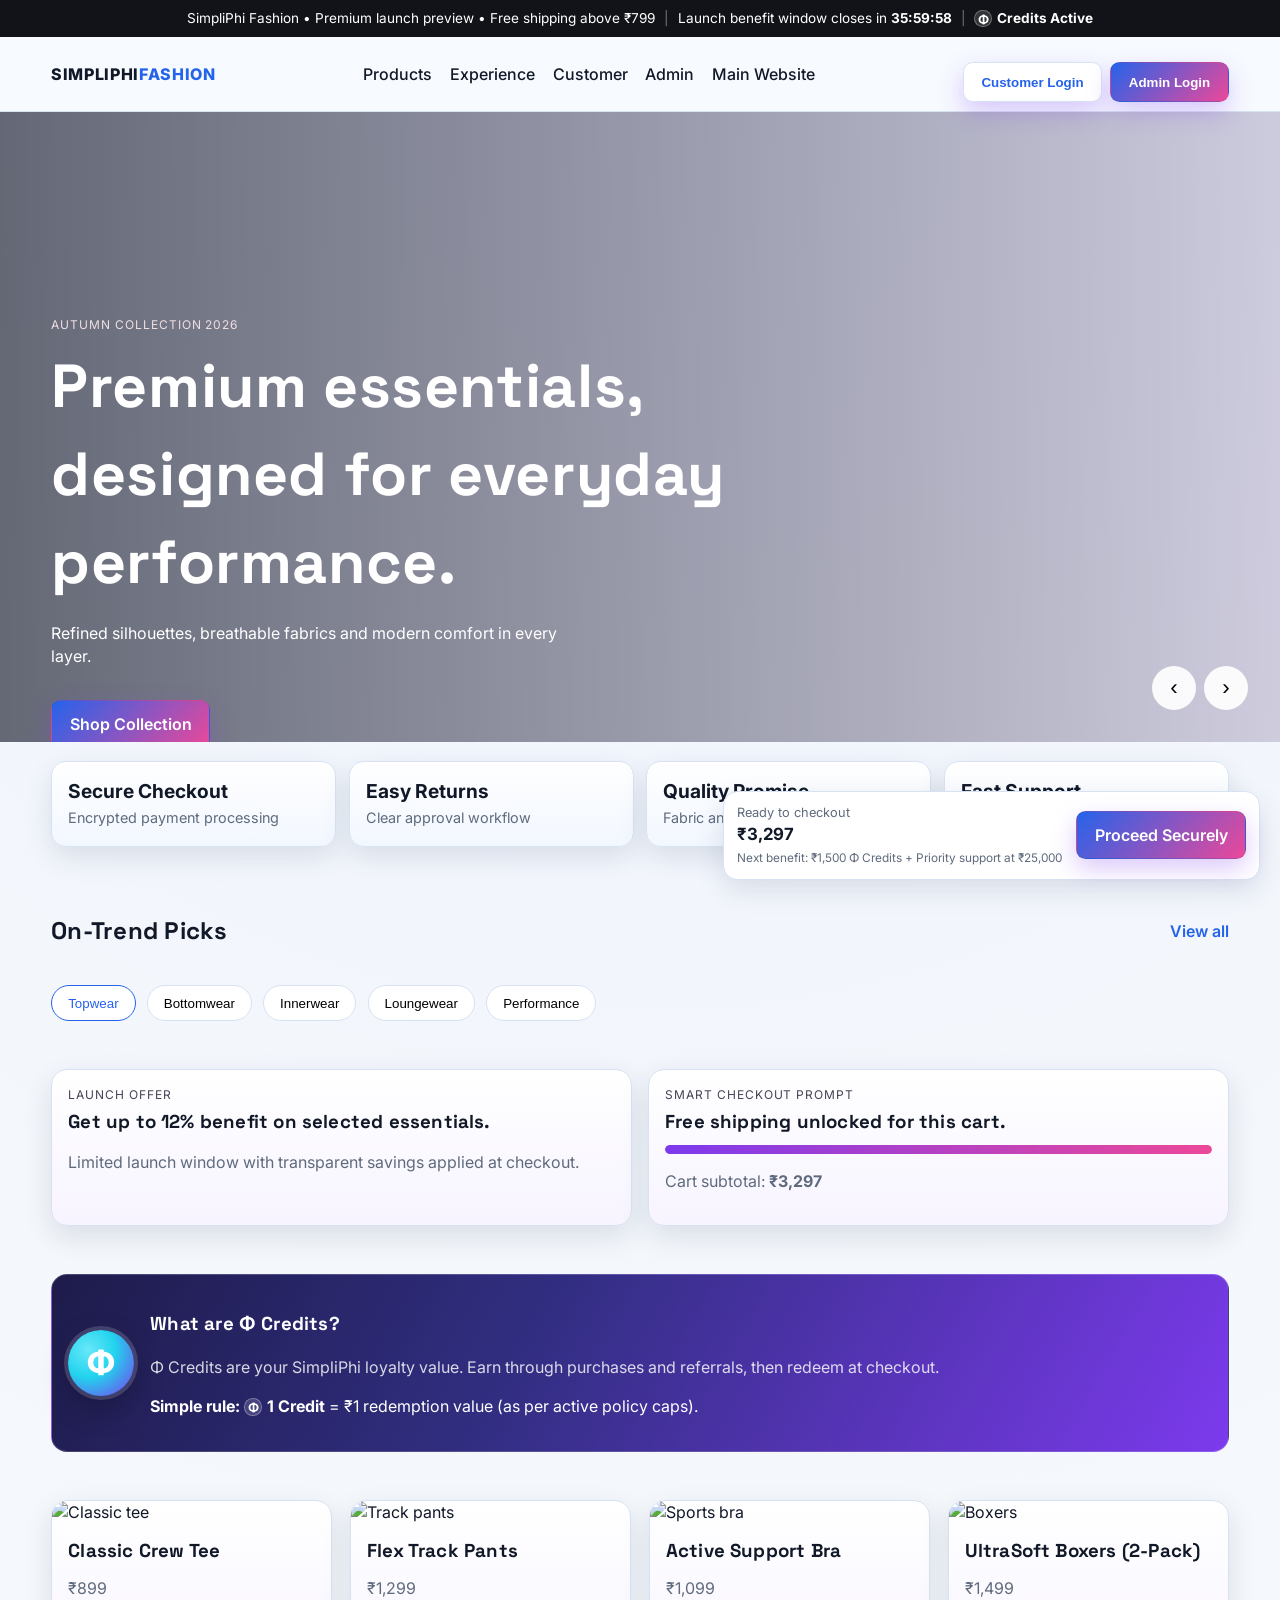
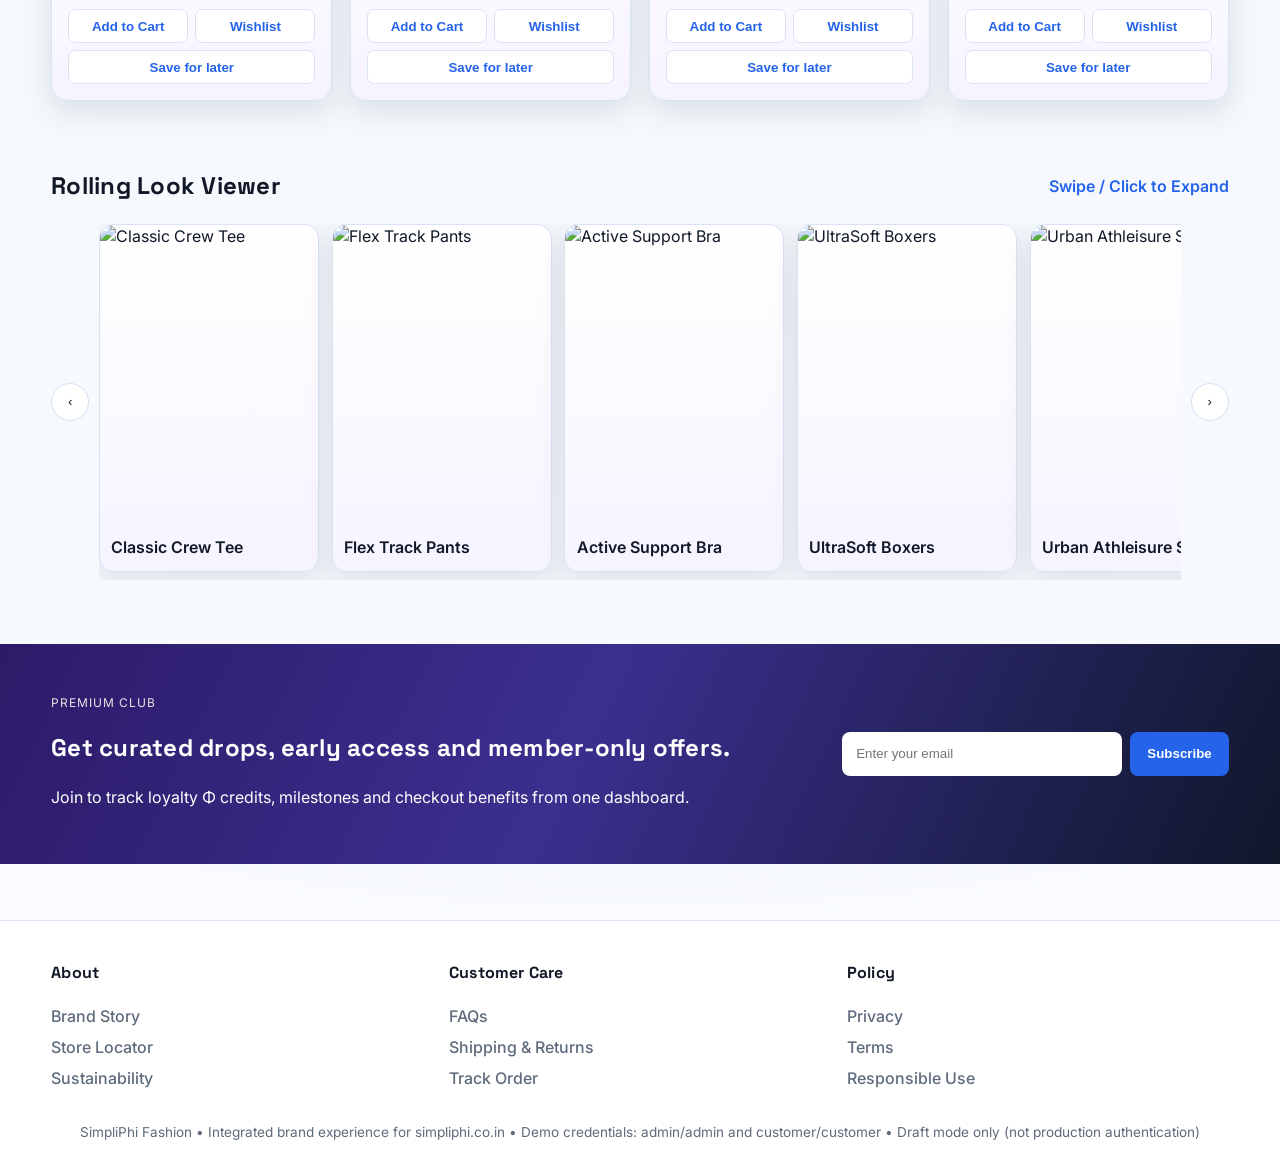
==== index.html @ eab14cdd "Add files via upload" ====
<!doctype html>
<html lang="en">
  <head>
    <meta charset="UTF-8" />
    <meta name="viewport" content="width=device-width, initial-scale=1.0" />
    <title>SimpliPhi Fashion</title>
    <link rel="preconnect" href="https://fonts.googleapis.com" />
    <link rel="preconnect" href="https://fonts.gstatic.com" crossorigin />
    <link href="https://fonts.googleapis.com/css2?family=Inter:wght@400;500;600;700;800&family=Space+Grotesk:wght@500;600;700&display=swap" rel="stylesheet" />
    <link rel="stylesheet" href="styles.css" />
  </head>
  <body>
    <header class="site-header">
      <div class="top-strip">
        <span>SimpliPhi Fashion • Premium launch preview • Free shipping above ₹799</span>
        <span class="strip-divider">|</span>
        <span>Launch benefit window closes in <strong id="launchTimer">--:--:--</strong></span>
        <span class="strip-divider">|</span>
        <span class="phi-inline"><span class="phi-mark">Φ</span> Credits Active</span>
      </div>
      <div class="nav-wrap container">
        <a class="logo" href="#">SIMPLIPHI<span>FASHION</span></a>
        <nav class="main-nav">
          <a href="#products">Products</a>
          <a href="#experience">Experience</a>
          <a href="#customerPanel">Customer</a>
          <a href="#adminPanel">Admin</a>
          <a href="https://simpliphi.co.in" target="_blank" rel="noreferrer">Main Website</a>
        </nav>
        <div class="actions">
          <button id="openCustomerLogin" class="btn ghost" aria-label="Customer login">Customer Login</button>
          <button id="openAdminLogin" class="btn" aria-label="Admin login">Admin Login</button>
          <div id="headerSession" class="header-session hidden">
            <span id="headerRole" class="badge success">Signed in</span>
            <button id="headerSignOut" class="small-btn" type="button">Sign out</button>
          </div>
        </div>
      </div>
    </header>

    <main>
      <section class="hero">
        <div class="hero-slide active" style="--bg:url('https://images.unsplash.com/photo-1483985988355-763728e1935b?q=80&w=1800&auto=format&fit=crop');">
          <div class="hero-content container">
            <p class="eyebrow">Autumn Collection 2026</p>
            <h1>Premium essentials, designed for everyday performance.</h1>
            <p>Refined silhouettes, breathable fabrics and modern comfort in every layer.</p>
            <a class="btn" href="#products">Shop Collection</a>
          </div>
        </div>
        <div class="hero-slide" style="--bg:url('https://images.unsplash.com/photo-1515886657613-9f3515b0c78f?q=80&w=1800&auto=format&fit=crop');">
          <div class="hero-content container">
            <p class="eyebrow">Best of Season</p>
            <h1>Built for movement. Styled for now.</h1>
            <p>Explore topwear, loungewear and performance essentials with premium finish.</p>
            <a class="btn" href="#products">Explore Now</a>
          </div>
        </div>
        <div class="hero-controls">
          <button id="prevSlide" aria-label="Previous slide">‹</button>
          <button id="nextSlide" aria-label="Next slide">›</button>
        </div>
      </section>

      <section id="experience" class="container stats-strip">
        <article>
          <strong>Secure Checkout</strong>
          <span>Encrypted payment processing</span>
        </article>
        <article>
          <strong>Easy Returns</strong>
          <span>Clear approval workflow</span>
        </article>
        <article>
          <strong>Quality Promise</strong>
          <span>Fabric and fit details upfront</span>
        </article>
        <article>
          <strong>Fast Support</strong>
          <span>Priority care from dashboard</span>
        </article>
      </section>

      <section class="container section">
        <div class="section-head">
          <h2>On-Trend Picks</h2>
          <a href="#">View all</a>
        </div>
        <div class="chips">
          <button class="chip active">Topwear</button>
          <button class="chip">Bottomwear</button>
          <button class="chip">Innerwear</button>
          <button class="chip">Loungewear</button>
          <button class="chip">Performance</button>
        </div>
      </section>

      <section class="container section offer-band">
        <article class="offer-card">
          <p class="eyebrow dark">Launch Offer</p>
          <h3>Get up to 12% benefit on selected essentials.</h3>
          <p class="muted">Limited launch window with transparent savings applied at checkout.</p>
        </article>
        <article class="offer-card">
          <p class="eyebrow dark">Smart Checkout Prompt</p>
          <h3 id="shippingStatus">Add ₹799 to unlock free shipping.</h3>
          <div class="progress-wrap" aria-label="Free shipping progress">
            <div id="shippingProgress" class="progress-bar"></div>
          </div>
          <p class="muted">Cart subtotal: <strong id="cartSubtotal">₹0</strong></p>
        </article>
      </section>

      <section class="container section phi-credit-section">
        <article class="phi-credit-card">
          <div class="phi-badge-large">Φ</div>
          <div>
            <h3>What are Φ Credits?</h3>
            <p class="muted">Φ Credits are your SimpliPhi loyalty value. Earn through purchases and referrals, then redeem at checkout.</p>
            <p><strong>Simple rule:</strong> <span class="phi-inline"><span class="phi-mark">Φ</span>1 Credit</span> = ₹1 redemption value (as per active policy caps).</p>
          </div>
        </article>
      </section>

      <section id="products" class="container section products-grid">
        <article class="product-card" data-product-id="classic-crew-tee">
          <img src="https://images.unsplash.com/photo-1588117260148-b47818741c74?q=80&w=1000&auto=format&fit=crop" alt="Classic tee" />
          <h3>Classic Crew Tee</h3>
          <p>₹899</p>
          <div class="product-actions">
            <button class="small-btn add-cart" data-name="Classic Crew Tee" data-price="899">Add to Cart</button>
            <button class="small-btn add-wishlist" data-name="Classic Crew Tee" data-price="899">Wishlist</button>
            <button class="small-btn save-later" data-name="Classic Crew Tee" data-price="899">Save for later</button>
          </div>
        </article>
        <article class="product-card" data-product-id="flex-track-pants">
          <img src="https://images.unsplash.com/photo-1519238263530-99bdd11df2ea?q=80&w=1000&auto=format&fit=crop" alt="Track pants" />
          <h3>Flex Track Pants</h3>
          <p>₹1,299</p>
          <div class="product-actions">
            <button class="small-btn add-cart" data-name="Flex Track Pants" data-price="1299">Add to Cart</button>
            <button class="small-btn add-wishlist" data-name="Flex Track Pants" data-price="1299">Wishlist</button>
            <button class="small-btn save-later" data-name="Flex Track Pants" data-price="1299">Save for later</button>
          </div>
        </article>
        <article class="product-card" data-product-id="active-support-bra">
          <img src="https://images.unsplash.com/photo-1599059813005-11265ba4b4ce?q=80&w=1000&auto=format&fit=crop" alt="Sports bra" />
          <h3>Active Support Bra</h3>
          <p>₹1,099</p>
          <div class="product-actions">
            <button class="small-btn add-cart" data-name="Active Support Bra" data-price="1099">Add to Cart</button>
            <button class="small-btn add-wishlist" data-name="Active Support Bra" data-price="1099">Wishlist</button>
            <button class="small-btn save-later" data-name="Active Support Bra" data-price="1099">Save for later</button>
          </div>
        </article>
        <article class="product-card" data-product-id="ultrasoft-boxers-pack">
          <img src="https://images.unsplash.com/photo-1618677366787-9727aacca7ea?q=80&w=1000&auto=format&fit=crop" alt="Boxers" />
          <h3>UltraSoft Boxers (2-Pack)</h3>
          <p>₹1,499</p>
          <div class="product-actions">
            <button class="small-btn add-cart" data-name="UltraSoft Boxers (2-Pack)" data-price="1499">Add to Cart</button>
            <button class="small-btn add-wishlist" data-name="UltraSoft Boxers (2-Pack)" data-price="1499">Wishlist</button>
            <button class="small-btn save-later" data-name="UltraSoft Boxers (2-Pack)" data-price="1499">Save for later</button>
          </div>
        </article>
      </section>

      <section class="container section">
        <div class="section-head">
          <h2>Rolling Look Viewer</h2>
          <a href="#">Swipe / Click to Expand</a>
        </div>
        <div class="rolling-viewer" id="rollingViewer">
          <button class="roll-nav" id="rollPrev" aria-label="Scroll left">‹</button>
          <div class="roll-track" id="rollTrack">
            <article class="roll-item" data-image="https://images.unsplash.com/photo-1588117260148-b47818741c74?q=80&w=1500&auto=format&fit=crop" data-title="Classic Crew Tee">
              <img src="https://images.unsplash.com/photo-1588117260148-b47818741c74?q=80&w=700&auto=format&fit=crop" alt="Classic Crew Tee" />
              <p>Classic Crew Tee</p>
            </article>
            <article class="roll-item" data-image="https://images.unsplash.com/photo-1519238263530-99bdd11df2ea?q=80&w=1500&auto=format&fit=crop" data-title="Flex Track Pants">
              <img src="https://images.unsplash.com/photo-1519238263530-99bdd11df2ea?q=80&w=700&auto=format&fit=crop" alt="Flex Track Pants" />
              <p>Flex Track Pants</p>
            </article>
            <article class="roll-item" data-image="https://images.unsplash.com/photo-1599059813005-11265ba4b4ce?q=80&w=1500&auto=format&fit=crop" data-title="Active Support Bra">
              <img src="https://images.unsplash.com/photo-1599059813005-11265ba4b4ce?q=80&w=700&auto=format&fit=crop" alt="Active Support Bra" />
              <p>Active Support Bra</p>
            </article>
            <article class="roll-item" data-image="https://images.unsplash.com/photo-1618677366787-9727aacca7ea?q=80&w=1500&auto=format&fit=crop" data-title="UltraSoft Boxers">
              <img src="https://images.unsplash.com/photo-1618677366787-9727aacca7ea?q=80&w=700&auto=format&fit=crop" alt="UltraSoft Boxers" />
              <p>UltraSoft Boxers</p>
            </article>
            <article class="roll-item" data-image="https://images.unsplash.com/photo-1515886657613-9f3515b0c78f?q=80&w=1500&auto=format&fit=crop" data-title="Urban Athleisure Set">
              <img src="https://images.unsplash.com/photo-1515886657613-9f3515b0c78f?q=80&w=700&auto=format&fit=crop" alt="Urban Athleisure Set" />
              <p>Urban Athleisure Set</p>
            </article>
          </div>
          <button class="roll-nav" id="rollNext" aria-label="Scroll right">›</button>
        </div>
      </section>

      <section id="customerPanel" class="container section panel hidden">
        <div class="panel-head">
          <h2>Customer Dashboard</h2>
          <div class="panel-actions">
            <span class="badge success" id="customerStatus">Logged in as customer</span>
            <button id="customerSignOut" class="small-btn" type="button">Sign out</button>
          </div>
        </div>

        <div class="account-hero">
          <div>
            <p class="eyebrow dark">Member Experience</p>
            <h3>Your SimpliPhi account</h3>
            <p id="accountNudge" class="muted">Track rewards, continue checkout faster and discover the next best picks.</p>
          </div>
          <div class="account-hero-actions">
            <a href="#products" class="small-btn">Explore products</a>
            <a href="#floatingCheckout" class="small-btn">Continue checkout</a>
          </div>
        </div>

        <div class="kpi-grid">
          <article><h4>Cart Value</h4><p id="cartValue">₹0</p></article>
          <article><h4>Total Φ Credits</h4><p id="creditValue">₹0</p></article>
          <article><h4>Wishlist Items</h4><p id="wishlistCount">0</p></article>
          <article><h4>Saved for Later</h4><p id="savedLaterCount">0</p></article>
        </div>

        <div class="split">
          <section class="card">
            <h3>Recommended for You</h3>
            <p class="muted">Curated suggestions to increase value and unlock benefits faster.</p>
            <ul id="recommendedItems" class="list"></ul>
          </section>
          <section class="card">
            <h3>Recently Viewed</h3>
            <p class="muted">Jump back into products you explored.</p>
            <ul id="recentViewedItems" class="list"></ul>
          </section>
        </div>

        <div class="split">
          <section class="card">
            <h3>Cart & Products</h3>
            <ul id="cartItems" class="list"></ul>
          </section>
          <section class="card">
            <h3>Payments Summary</h3>
            <ul id="paymentItems" class="list"></ul>
            <div class="checkout-hint">
              <h4>Next Milestone Benefit</h4>
              <p id="nextMilestonePayment" class="muted"></p>
              <p id="nextMilestoneBenefit"></p>
            </div>
          </section>
        </div>

        <div class="split">
          <section class="card">
            <h3>Wishlist</h3>
            <ul id="wishlistItems" class="list"></ul>
          </section>
          <section class="card">
            <h3>Saved for Later</h3>
            <ul id="savedLaterItems" class="list"></ul>
          </section>
        </div>

        <section class="card">
          <h3>Φ Credits Ledger</h3>
          <ul id="creditLedger" class="list"></ul>
        </section>

        <section class="card">
          <h3>Referral Program</h3>
          <p class="muted">Φ Credits are added only after referred customer's first successful purchase.</p>
          <ul id="referralStatus" class="list"></ul>
        </section>
      </section>

      <section id="adminPanel" class="container section panel hidden">
        <div class="panel-head">
          <h2>Admin Control Panel</h2>
          <div class="panel-actions">
            <span class="badge" id="adminStatus">Logged in as admin</span>
            <button id="adminSignOut" class="small-btn" type="button">Sign out</button>
          </div>
        </div>

        <div class="admin-tabs" role="tablist" aria-label="Admin dashboard views">
          <button class="admin-tab active" data-admin-tab="overview" role="tab">Overview</button>
          <button class="admin-tab" data-admin-tab="landings" role="tab">Landings</button>
          <button class="admin-tab" data-admin-tab="geo" role="tab">Geo Map</button>
          <button class="admin-tab" data-admin-tab="customers" role="tab">Customers</button>
          <button class="admin-tab" data-admin-tab="catalog" role="tab">Catalog</button>
          <button class="admin-tab" data-admin-tab="approvals" role="tab">Approvals</button>
          <button class="admin-tab" data-admin-tab="inventory" role="tab">Inventory Sync</button>
          <button class="admin-tab" data-admin-tab="campaigns" role="tab">Campaigns</button>
        </div>

        <section class="admin-view" id="adminViewOverview">
          <div class="kpi-grid admin-kpi">
            <article><h4>Total Landings (7D)</h4><p id="kpiLandings">0</p></article>
            <article><h4>Logged-In Visitors</h4><p id="kpiLoggedIn">0</p></article>
            <article><h4>Average Basket</h4><p id="kpiAov">₹0</p></article>
            <article><h4>Pending Approvals</h4><p id="kpiApprovals">0</p></article>
            <article><h4>Customer Lifetime Billing</h4><p id="kpiLifetimeBilling">₹0</p></article>
          </div>
          <div class="card">
            <h3>Landing Trend</h3>
            <div id="landingBars" class="bar-chart"></div>
          </div>
        </section>

        <section class="admin-view hidden" id="adminViewLandings">
          <div class="card">
            <h3>Website Landings by Day</h3>
            <ul id="landingRows" class="list"></ul>
          </div>
          <div class="split">
            <section class="card">
              <h3>Location Filter (Demo)</h3>
              <div class="inline-form">
                <select id="locationScopeFilter">
                  <option>All Regions</option>
                  <option>India</option>
                  <option>UAE</option>
                  <option>UK</option>
                  <option>Singapore</option>
                </select>
                <select id="locationGranularityFilter">
                  <option>City</option>
                  <option>State</option>
                  <option>Country</option>
                </select>
              </div>
              <p class="muted">Dummy controls for future live geo-trend filtering.</p>
            </section>
            <section class="card">
              <h3>Location-Wise Share</h3>
              <ul id="locationShareRows" class="list"></ul>
            </section>
          </div>
          <div class="split">
            <section class="card">
              <h3>Top Cities (7D)</h3>
              <ul id="topCitiesRows" class="list"></ul>
            </section>
            <section class="card">
              <h3>Region Conversion Snapshot</h3>
              <ul id="regionConversionRows" class="list"></ul>
            </section>
          </div>
        </section>

        <section class="admin-view hidden" id="adminViewGeo">
          <div class="card">
            <h3>Visitor Geography Map</h3>
            <p class="muted">Shows city-level landing signals. If customer logs in, name is shown.</p>
            <div class="geo-map" id="geoMap">
              <img src="https://upload.wikimedia.org/wikipedia/commons/8/80/World_map_-_low_resolution.svg" alt="World map" />
              <div id="geoMapPins" class="geo-pins"></div>
            </div>
            <ul id="geoLandingList" class="list"></ul>
          </div>
          <div class="split">
            <section class="card">
              <h3>Geo Insights (Demo)</h3>
              <ul id="geoInsightRows" class="list"></ul>
            </section>
            <section class="card">
              <h3>Device Mix by Region</h3>
              <ul id="regionDeviceMixRows" class="list"></ul>
            </section>
          </div>
        </section>

        <section class="admin-view hidden" id="adminViewCustomers">
          <div class="card">
            <h3>Customer Sessions</h3>
            <ul id="customerSessions" class="list"></ul>
          </div>
        </section>

        <section class="admin-view hidden" id="adminViewCatalog">
          <div class="kpi-grid admin-kpi">
            <article><h4>Products on Site</h4><p id="catalogProductCount">0</p></article>
            <article><h4>Low Stock SKUs</h4><p id="catalogLowStockCount">0</p></article>
            <article><h4>Out of Stock SKUs</h4><p id="catalogOutOfStockCount">0</p></article>
            <article><h4>Estimated Catalog Value</h4><p id="catalogValue">₹0</p></article>
          </div>
          <section class="card">
            <div class="section-head">
              <h3>All Products Currently Displayed</h3>
              <span class="muted">Live demo view from storefront cards</span>
            </div>
            <div class="table-wrap">
              <table class="admin-table" aria-label="Displayed products table">
                <thead>
                  <tr>
                    <th>Product</th>
                    <th>Price</th>
                    <th>Stock</th>
                    <th>Status</th>
                    <th>Store Actions</th>
                  </tr>
                </thead>
                <tbody id="catalogRows"></tbody>
              </table>
            </div>
          </section>
        </section>

        <section class="admin-view hidden" id="adminViewApprovals">
          <div class="split">
            <section class="card">
              <h3>Pending Coupon Redemptions</h3>
              <ul id="couponQueue" class="list"></ul>
            </section>
            <section class="card">
              <h3>Pending Return Approvals</h3>
              <ul id="returnQueue" class="list"></ul>
            </section>
          </div>
          <div class="split">
            <section class="card">
              <h3>Credit Controls</h3>
              <p class="muted">Add manual goodwill Φ credits for customer profile.</p>
              <div class="inline-form">
                <input id="manualCreditAmount" type="number" min="1" value="150" />
                <button id="addManualCredit" class="btn">Add Φ Credit</button>
              </div>
            </section>
            <section class="card">
              <h3>Referral Reward Engine</h3>
              <p class="muted">Process all eligible first-purchase referrals and add credits.</p>
              <button id="processReferrals" class="btn">Process Referral Credits</button>
            </section>
          </div>
        </section>

        <section class="admin-view hidden" id="adminViewInventory">
          <div class="card">
            <h3>Inventory Sync Control Chart</h3>
            <ul id="inventorySyncRows" class="list"></ul>
          </div>
        </section>

        <section class="admin-view hidden" id="adminViewCampaigns">
          <div class="card">
            <h3>Campaign & Conversion Control</h3>
            <ul id="campaignRows" class="list"></ul>
          </div>
        </section>
      </section>

      <section class="promo">
        <div class="container promo-inner">
          <div>
            <p class="eyebrow">Premium Club</p>
            <h2>Get curated drops, early access and member-only offers.</h2>
            <p>Join to track loyalty Φ credits, milestones and checkout benefits from one dashboard.</p>
          </div>
          <form class="newsletter">
            <input type="email" placeholder="Enter your email" aria-label="email" />
            <button type="submit">Subscribe</button>
          </form>
        </div>
      </section>
    </main>

    <footer class="site-footer">
      <div class="container footer-grid">
        <div>
          <h4>About</h4>
          <a href="#">Brand Story</a>
          <a href="#">Store Locator</a>
          <a href="#">Sustainability</a>
        </div>
        <div>
          <h4>Customer Care</h4>
          <a href="#">FAQs</a>
          <a href="#">Shipping & Returns</a>
          <a href="#">Track Order</a>
        </div>
        <div>
          <h4>Policy</h4>
          <a href="#">Privacy</a>
          <a href="#">Terms</a>
          <a href="#">Responsible Use</a>
        </div>
      </div>
      <p class="copyright">SimpliPhi Fashion • Integrated brand experience for simpliphi.co.in • Demo credentials: admin/admin and customer/customer • Draft mode only (not production authentication)</p>
    </footer>

    <div id="floatingCheckout" class="floating-checkout hidden" aria-live="polite">
      <div>
        <p class="muted">Ready to checkout</p>
        <strong id="floatingTotal">₹0</strong>
        <p id="checkoutMilestoneHint" class="muted"></p>
      </div>
      <a href="#customerPanel" class="btn">Proceed Securely</a>
    </div>

    <div id="loginModal" class="modal hidden" aria-hidden="true">
      <div class="modal-card">
        <h3 id="loginTitle">Login</h3>
        <p id="loginHint" class="muted"></p>
        <input id="loginUser" type="text" placeholder="username" />
        <input id="loginPass" type="password" placeholder="password" />
        <div class="social-login">
          <button id="googleAutoLogin" class="small-btn social google" type="button">Continue with Google</button>
          <button id="appleAutoLogin" class="small-btn social apple" type="button">Continue with Apple</button>
          <button id="emailLinkAutoLogin" class="small-btn social" type="button">Continue with Email Link</button>
          <button id="phoneOtpAutoLogin" class="small-btn social" type="button">Continue with Phone OTP</button>
        </div>
        <div class="modal-actions">
          <button id="loginSubmit" class="btn">Login</button>
          <button id="loginClose" class="btn ghost">Cancel</button>
        </div>
        <p id="loginMessage" class="muted">Social login is demo-mode in this preview.</p>
      </div>
    </div>

    <div id="viewerModal" class="modal hidden" aria-hidden="true">
      <div class="viewer-card">
        <button id="viewerClose" class="viewer-close" aria-label="Close">×</button>
        <img id="viewerImage" src="" alt="Expanded product view" />
        <div class="viewer-caption">
          <h3 id="viewerTitle"></h3>
          <div class="viewer-actions">
            <button id="viewerPrev" class="small-btn" aria-label="Previous image">Previous</button>
            <button id="viewerNext" class="small-btn" aria-label="Next image">Next</button>
          </div>
        </div>
      </div>
    </div>

    <div id="productDetailModal" class="modal hidden" aria-hidden="true">
      <div class="product-modal-card" role="dialog" aria-label="Product details popup">
        <button id="productModalClose" class="viewer-close" aria-label="Close">×</button>
        <div class="product-modal-grid">
          <section>
            <img id="productMainImage" class="product-main-image" src="" alt="Product image" />
            <div id="productThumbs" class="product-thumbs"></div>
          </section>
          <section>
            <span id="productThemeTag" class="product-theme-pill">Dynamic product theme</span>
            <h3 id="productTitle"></h3>
            <p id="productPrice" class="product-price"></p>
            <p id="productDescription" class="muted"></p>
            <ul id="productMeta" class="product-meta"></ul>

            <div class="product-block">
              <h4>Size Options</h4>
              <div id="productSizes" class="size-options"></div>
              <p id="sizeStockLabel" class="muted"></p>
            </div>

            <div class="product-block qty-block">
              <h4>Quantity</h4>
              <div class="qty-row">
                <button id="qtyMinus" class="small-btn" type="button">−</button>
                <input id="qtyInput" type="number" min="1" value="1" />
                <button id="qtyPlus" class="small-btn" type="button">+</button>
              </div>
            </div>

            <div class="product-block">
              <div class="product-modal-actions">
                <button id="productAddToCart" class="btn" type="button">Add to Cart</button>
                <button id="productAddWishlist" class="small-btn" type="button">Add to Wishlist</button>
                <button id="productSaveLater" class="small-btn" type="button">Save for Later</button>
              </div>
            </div>
          </section>
        </div>
      </div>
    </div>

    <script src="script.js"></script>
  </body>
</html>
---- styles.css ----
:root {
  --bg: #f4f7fb;
  --text: #111827;
  --muted: #5f6b7d;
  --accent: #2563eb;
  --accent-dark: #1d4ed8;
  --surface: #ffffff;
  --line: #d7e2f2;
  --ok: #1f8f4b;
  --shadow: 0 10px 28px rgba(28, 52, 84, 0.12);
}

* {
  box-sizing: border-box;
}

body {
  margin: 0;
  font-family: Inter, system-ui, -apple-system, Segoe UI, Roboto, Arial, sans-serif;
  background: radial-gradient(circle at top, #eff4ff 0%, var(--bg) 48%, #f9fbff 100%);
  color: var(--text);
  line-height: 1.45;
}

h1,
h2,
h3,
h4 {
  font-family: 'Space Grotesk', Inter, sans-serif;
  letter-spacing: 0.01em;
}

.container {
  width: min(1240px, 92vw);
  margin: 0 auto;
}

.top-strip {
  background: #111318;
  color: #fff;
  text-align: center;
  font-size: 0.85rem;
  padding: 0.55rem;
  display: flex;
  justify-content: center;
  align-items: center;
  gap: 0.55rem;
  flex-wrap: wrap;
}

.strip-divider {
  opacity: 0.4;
}

.phi-inline {
  display: inline-flex;
  align-items: center;
  gap: 0.3rem;
  font-weight: 700;
}

.phi-mark {
  display: inline-grid;
  place-items: center;
  width: 1.1rem;
  height: 1.1rem;
  border-radius: 50%;
  background: rgba(255, 255, 255, 0.14);
  border: 1px solid rgba(255, 255, 255, 0.3);
  font-size: 0.78rem;
}

.site-header {
  position: sticky;
  top: 0;
  z-index: 30;
  background: rgba(248, 251, 255, 0.9);
  backdrop-filter: blur(8px);
  border-bottom: 1px solid var(--line);
}

.nav-wrap {
  display: flex;
  align-items: center;
  justify-content: space-between;
  gap: clamp(0.7rem, 1.5vw, 1rem);
  min-height: clamp(64px, 7vw, 74px);
}

.logo {
  text-decoration: none;
  font-weight: 800;
  letter-spacing: 0.04em;
  color: var(--text);
}

.logo span {
  color: var(--accent);
}

.main-nav {
  display: flex;
  gap: clamp(0.6rem, 1.5vw, 1.1rem);
}

.main-nav a,
.site-footer a {
  text-decoration: none;
  color: var(--text);
  font-weight: 500;
  position: relative;
}

.main-nav a:hover,
.site-footer a:hover {
  color: var(--accent);
}

.main-nav a::after {
  content: "";
  position: absolute;
  left: 0;
  bottom: -6px;
  width: 0;
  height: 2px;
  background: var(--accent);
  transition: width 0.2s ease;
}

.main-nav a:hover::after {
  width: 100%;
}

.actions {
  display: flex;
  gap: 0.5rem;
  align-items: center;
  flex-wrap: wrap;
  justify-content: flex-end;
}

.header-session {
  display: inline-flex;
  align-items: center;
  gap: 0.4rem;
  background: #fff;
  border: 1px solid var(--line);
  border-radius: 999px;
  padding: 0.2rem 0.35rem 0.2rem 0.2rem;
}

.hero {
  position: relative;
  height: clamp(420px, 70vh, 660px);
  overflow: hidden;
}

.hero-slide {
  position: absolute;
  inset: 0;
  opacity: 0;
  transition: opacity 0.45s ease;
  background-image: linear-gradient(to right, rgba(14, 18, 35, 0.62), rgba(38, 11, 79, 0.18)), var(--bg);
  background-size: cover;
  background-position: center;
}

.hero-slide::before {
  content: "";
  position: absolute;
  inset: 0;
  background-image: var(--bg);
  background-size: cover;
  background-position: center;
  z-index: -1;
}

.hero-slide.active {
  opacity: 1;
}

.hero-content {
  color: #fff;
  padding-top: clamp(8rem, 15vw, 12rem);
}

.eyebrow {
  text-transform: uppercase;
  letter-spacing: 0.08em;
  font-size: 0.75rem;
  margin-bottom: 0.5rem;
  color: #f0dfe2;
}

.hero h1 {
  font-size: clamp(2rem, 4.8vw, 3.8rem);
  margin: 0;
  max-width: 680px;
}

.hero p {
  max-width: 520px;
}

.btn {
  display: inline-block;
  margin-top: 1rem;
  background: linear-gradient(135deg, var(--accent) 0%, #ec4899 100%);
  color: #fff;
  text-decoration: none;
  font-weight: 600;
  border: 1px solid rgba(0, 0, 0, 0.06);
  padding: 0.72rem 1.1rem;
  border-radius: 0.6rem;
  cursor: pointer;
  transition: all 0.2s ease;
  box-shadow: 0 10px 24px rgba(124, 58, 237, 0.27);
}

.btn:hover {
  background: linear-gradient(135deg, var(--accent-dark) 0%, #be185d 100%);
  border-color: var(--accent-dark);
}

.btn.ghost {
  background: #fff;
  color: var(--accent);
  border-color: var(--line);
}

.btn.ghost:hover {
  border-color: var(--accent);
  background: #fff;
}

.hero-controls {
  position: absolute;
  right: 2rem;
  bottom: 2rem;
  display: flex;
  gap: 0.5rem;
}

.hero-controls button {
  width: 44px;
  height: 44px;
  border: none;
  border-radius: 50%;
  background: rgba(255, 255, 255, 0.92);
  font-size: 1.4rem;
  cursor: pointer;
}

.section {
  margin: clamp(2rem, 4.5vw, 3rem) auto;
}

.offer-band {
  display: grid;
  grid-template-columns: 1fr 1fr;
  gap: 1rem;
}

.phi-credit-section {
  margin-top: 0.4rem;
}

.phi-credit-card {
  background: linear-gradient(120deg, #1e1b4b 0%, #312e81 40%, #7c3aed 100%);
  color: #fff;
  border-radius: 1rem;
  border: 1px solid rgba(255, 255, 255, 0.18);
  padding: 1rem;
  display: grid;
  grid-template-columns: auto 1fr;
  gap: 1rem;
  align-items: center;
}

.phi-credit-card .muted {
  color: rgba(255, 255, 255, 0.82);
}

.phi-badge-large {
  width: 66px;
  height: 66px;
  border-radius: 999px;
  display: grid;
  place-items: center;
  font-size: 2rem;
  font-weight: 800;
  background: radial-gradient(circle at 30% 30%, #67e8f9 0%, #22d3ee 42%, #7c3aed 100%);
  color: #ffffff;
  box-shadow: 0 0 0 4px rgba(255, 255, 255, 0.16), 0 12px 30px rgba(0, 0, 0, 0.25);
}

.offer-card {
  background: linear-gradient(180deg, #ffffff 0%, #f7f4ff 100%);
  border: 1px solid var(--line);
  border-radius: 1rem;
  padding: 1rem;
  box-shadow: var(--shadow);
}

.offer-card h3 {
  margin: 0.25rem 0 0.55rem;
}

.eyebrow.dark {
  color: #445;
  margin: 0;
}

.progress-wrap {
  height: 9px;
  border-radius: 999px;
  background: #e8edff;
  overflow: hidden;
  margin: 0.65rem 0;
}

.progress-bar {
  height: 100%;
  width: 0%;
  border-radius: 999px;
  background: linear-gradient(90deg, #7c3aed, #ec4899);
  transition: width 0.28s ease;
}

.stats-strip {
  margin-top: 1.2rem;
  display: grid;
  grid-template-columns: repeat(auto-fit, minmax(190px, 1fr));
  gap: 0.8rem;
}

.stats-strip article {
  background: linear-gradient(180deg, #ffffff 0%, #f2f7ff 100%);
  border: 1px solid var(--line);
  border-radius: 0.9rem;
  padding: 1rem;
  box-shadow: var(--shadow);
}

.stats-strip strong {
  display: block;
  font-size: 1.2rem;
}

.stats-strip span {
  color: var(--muted);
  font-size: 0.9rem;
}

.section-head {
  display: flex;
  justify-content: space-between;
  align-items: center;
}

.section-head a {
  color: var(--accent);
  text-decoration: none;
  font-weight: 600;
}

.chips {
  display: flex;
  flex-wrap: wrap;
  gap: 0.7rem;
  margin-top: 1rem;
}

.chip {
  border: 1px solid var(--line);
  border-radius: 999px;
  background: #fff;
  padding: 0.6rem 1rem;
  cursor: pointer;
}

.chip.active {
  border-color: var(--accent);
  color: var(--accent);
}

.products-grid {
  display: grid;
  grid-template-columns: repeat(auto-fit, minmax(220px, 1fr));
  gap: clamp(0.8rem, 1.6vw, 1.1rem);
}

.rolling-viewer {
  display: grid;
  grid-template-columns: auto 1fr auto;
  align-items: center;
  gap: 0.6rem;
}

.roll-track {
  display: grid;
  grid-auto-flow: column;
  grid-auto-columns: minmax(220px, 1fr);
  gap: 0.8rem;
  overflow-x: auto;
  scroll-snap-type: x mandatory;
  padding-bottom: 0.5rem;
}

.roll-track::-webkit-scrollbar {
  height: 8px;
}

.roll-track::-webkit-scrollbar-thumb {
  background: #d6dbe5;
  border-radius: 20px;
}

.roll-item {
  background: linear-gradient(180deg, #ffffff 0%, #f6f4ff 100%);
  border: 1px solid var(--line);
  border-radius: 0.9rem;
  overflow: hidden;
  cursor: pointer;
  scroll-snap-align: start;
  box-shadow: var(--shadow);
}

.roll-item img {
  width: 100%;
  height: 300px;
  object-fit: cover;
  display: block;
}

.roll-item p {
  margin: 0;
  padding: 0.7rem;
  font-weight: 600;
}

.roll-nav {
  border: 1px solid var(--line);
  background: #fff;
  color: var(--text);
  width: 38px;
  height: 38px;
  border-radius: 50%;
  cursor: pointer;
}

.roll-nav:hover {
  border-color: var(--accent);
  color: var(--accent);
}

.product-card {
  background: linear-gradient(180deg, #ffffff 0%, #f6f3ff 100%);
  border: 1px solid var(--line);
  border-radius: 1rem;
  overflow: hidden;
  box-shadow: var(--shadow);
  transition: transform 0.2s ease, box-shadow 0.2s ease;
}

.product-card:hover {
  transform: translateY(-4px);
  box-shadow: 0 18px 38px rgba(58, 43, 140, 0.22);
}

.product-card img {
  width: 100%;
  aspect-ratio: 4 / 5;
  object-fit: cover;
  cursor: pointer;
}

.product-card h3,
.product-card p {
  margin: 0.8rem 1rem;
}

.product-card p {
  color: var(--muted);
  margin-top: 0;
  margin-bottom: 0.6rem;
}

.product-card .small-btn {
  margin: 0 1rem 1rem;
}

.product-actions {
  display: flex;
  flex-wrap: wrap;
  gap: 0.45rem;
  padding: 0 1rem 1rem;
}

.product-actions .small-btn {
  margin: 0;
  flex: 1 1 110px;
}

.promo {
  background: linear-gradient(115deg, #2d1b69 0%, #3b2f8f 45%, #0f172a 100%);
  color: #fff;
  margin-top: 4rem;
}

.promo-inner {
  min-height: 220px;
  display: flex;
  justify-content: space-between;
  align-items: center;
  gap: 1rem;
}

.newsletter {
  display: flex;
  gap: 0.5rem;
}

.newsletter input,
.newsletter button {
  height: 44px;
  border-radius: 0.5rem;
  border: 1px solid transparent;
}

.newsletter input {
  min-width: 280px;
  padding: 0 0.8rem;
}

.newsletter button {
  background: var(--accent);
  color: #fff;
  font-weight: 600;
  padding: 0 1rem;
}

.panel {
  background: linear-gradient(180deg, #ffffff 0%, #f9fbff 100%);
  border: 1px solid var(--line);
  border-radius: 1rem;
  box-shadow: var(--shadow);
  padding: 1.2rem;
}

.account-hero {
  margin-top: 0.9rem;
  border: 1px solid var(--line);
  border-radius: 0.9rem;
  padding: 0.9rem;
  background: linear-gradient(120deg, #eff6ff 0%, #f4f9ff 52%, #ffffff 100%);
  display: flex;
  justify-content: space-between;
  gap: 0.9rem;
  align-items: center;
}

.account-hero h3 {
  margin: 0.2rem 0 0.35rem;
}

.account-hero .eyebrow {
  margin-bottom: 0;
}

.account-hero-actions {
  display: flex;
  flex-wrap: wrap;
  gap: 0.45rem;
}

.account-hero-actions .small-btn {
  text-decoration: none;
  display: inline-flex;
  align-items: center;
}

.panel-head {
  display: flex;
  align-items: center;
  justify-content: space-between;
  gap: 1rem;
}

.panel-actions {
  display: flex;
  align-items: center;
  gap: 0.45rem;
}

.badge {
  background: #eef3ff;
  color: #2f4d84;
  font-size: 0.8rem;
  font-weight: 600;
  padding: 0.35rem 0.6rem;
  border-radius: 999px;
}

.badge.success {
  background: #e8f8ef;
  color: var(--ok);
}

.kpi-grid {
  display: grid;
  grid-template-columns: repeat(auto-fit, minmax(165px, 1fr));
  gap: 0.7rem;
  margin: 1rem 0;
}

.kpi-grid article {
  border: 1px solid var(--line);
  border-radius: 0.8rem;
  padding: 0.8rem;
  background: #fafbfd;
}

.kpi-grid h4 {
  margin: 0;
  font-size: 0.9rem;
  color: var(--muted);
  font-weight: 600;
}

.kpi-grid p {
  margin: 0.45rem 0 0;
  font-size: 1.2rem;
  font-weight: 700;
}

.admin-kpi {
  margin-top: 1rem;
}

.admin-tabs {
  display: flex;
  flex-wrap: wrap;
  gap: 0.55rem;
  margin: 1rem 0;
}

.admin-tab {
  border: 1px solid var(--line);
  background: #fff;
  color: var(--text);
  border-radius: 999px;
  padding: 0.5rem 0.85rem;
  font-weight: 600;
  cursor: pointer;
}

.admin-tab.active {
  border-color: var(--accent);
  color: var(--accent);
  background: #fff5f7;
}

.bar-chart {
  display: grid;
  grid-template-columns: repeat(7, 1fr);
  gap: 0.45rem;
  align-items: end;
  height: 180px;
  margin-top: 0.8rem;
}

.bar-col {
  display: flex;
  flex-direction: column;
  align-items: center;
  gap: 0.45rem;
}

.bar-fill {
  width: 100%;
  border-radius: 0.55rem 0.55rem 0 0;
  background: linear-gradient(180deg, #f43f5e, #be123c);
  min-height: 12px;
}

.bar-col small {
  color: var(--muted);
}

.geo-map {
  position: relative;
  border: 1px solid var(--line);
  border-radius: 0.9rem;
  overflow: hidden;
  background: #f8fafc;
  margin: 0.8rem 0;
}

.geo-map img {
  width: 100%;
  display: block;
  opacity: 0.85;
}

.geo-pins {
  position: absolute;
  inset: 0;
}

.geo-pin {
  position: absolute;
  width: 14px;
  height: 14px;
  border-radius: 50%;
  background: #e11d48;
  border: 2px solid #fff;
  box-shadow: 0 0 0 2px rgba(225, 29, 72, 0.2);
}

.geo-pin.customer {
  background: #2563eb;
  box-shadow: 0 0 0 2px rgba(37, 99, 235, 0.2);
}

.milestone-controls {
  border: 1px solid var(--line);
  border-radius: 0.75rem;
  padding: 0.7rem;
  background: #f8fbff;
}

.milestone-controls input {
  width: 100%;
}

.milestone-cards {
  display: grid;
  gap: 0.7rem;
  margin-top: 0.8rem;
}

.milestone-item {
  border: 1px solid var(--line);
  border-radius: 0.8rem;
  padding: 0.7rem;
  background: #fff;
}

.milestone-item h4 {
  margin: 0;
  font-size: 0.97rem;
}

.milestone-meta {
  display: flex;
  justify-content: space-between;
  gap: 0.6rem;
  color: var(--muted);
  font-size: 0.86rem;
  margin: 0.3rem 0 0.55rem;
}

.milestone-progress {
  height: 8px;
  border-radius: 999px;
  background: #eceff5;
  overflow: hidden;
}

.milestone-progress > span {
  display: block;
  height: 100%;
  background: linear-gradient(90deg, #2563eb, #4f46e5);
}

.milestone-status {
  margin-top: 0.5rem;
  font-size: 0.83rem;
  font-weight: 700;
}

.milestone-status.done {
  color: var(--ok);
}

.milestone-status.pending {
  color: #6b7280;
}

.split {
  display: grid;
  grid-template-columns: 1fr 1fr;
  gap: 0.9rem;
  margin-top: 0.9rem;
}

.card {
  border: 1px solid var(--line);
  border-radius: 0.9rem;
  padding: 1rem;
  background: linear-gradient(180deg, #ffffff 0%, #fbfdff 100%);
}

.card h3 {
  margin-top: 0;
}

.list {
  list-style: none;
  padding: 0;
  margin: 0;
}

.list li {
  padding: 0.6rem 0;
  border-bottom: 1px dashed var(--line);
  display: flex;
  justify-content: space-between;
  gap: 1rem;
}

.list li:last-child {
  border-bottom: none;
}

.table-wrap {
  overflow-x: auto;
}

.admin-table {
  width: 100%;
  border-collapse: collapse;
  min-width: 680px;
}

.admin-table th,
.admin-table td {
  text-align: left;
  padding: 0.7rem 0.55rem;
  border-bottom: 1px dashed var(--line);
  font-size: 0.9rem;
}

.admin-table th {
  color: #41536f;
  font-weight: 700;
}

.stock-pill {
  display: inline-flex;
  align-items: center;
  border-radius: 999px;
  border: 1px solid var(--line);
  background: #f4f8ff;
  color: #234165;
  padding: 0.18rem 0.52rem;
  font-size: 0.76rem;
  font-weight: 700;
}

.status-pill {
  display: inline-flex;
  align-items: center;
  border-radius: 999px;
  padding: 0.2rem 0.52rem;
  font-size: 0.76rem;
  font-weight: 700;
}

.status-pill.healthy {
  background: #eaf9f0;
  color: #1f8f4b;
  border: 1px solid #c9edd5;
}

.status-pill.low {
  background: #fff4e6;
  color: #b76112;
  border: 1px solid #ffd9b0;
}

.status-pill.out {
  background: #ffecee;
  color: #be123c;
  border: 1px solid #ffc6cf;
}

.mini-actions {
  display: inline-flex;
  gap: 0.35rem;
  flex-wrap: wrap;
}

.inline-form {
  display: flex;
  gap: 0.5rem;
}

.small-btn {
  border: 1px solid var(--line);
  background: #fff;
  color: var(--accent);
  border-radius: 0.45rem;
  height: 34px;
  padding: 0 0.65rem;
  font-weight: 600;
  cursor: pointer;
}

.small-btn:hover {
  border-color: var(--accent);
}

.inline-form input {
  border: 1px solid var(--line);
  border-radius: 0.55rem;
  height: 40px;
  padding: 0 0.7rem;
  width: 120px;
}

.inline-form select {
  border: 1px solid var(--line);
  border-radius: 0.55rem;
  height: 40px;
  padding: 0 0.6rem;
  background: #fff;
  min-width: 140px;
}

.muted {
  color: var(--muted);
}

.hidden {
  display: none;
}

.modal {
  position: fixed;
  inset: 0;
  background: rgba(0, 0, 0, 0.45);
  display: grid;
  place-items: center;
  z-index: 100;
}

.modal.hidden {
  display: none;
}

.modal-card {
  background: #fff;
  border-radius: 1rem;
  width: min(430px, 92%);
  padding: 1.1rem;
  box-shadow: var(--shadow);
}

.viewer-card {
  position: relative;
  background: #fff;
  border-radius: 1rem;
  width: min(980px, 94%);
  max-height: 92vh;
  overflow: hidden;
  box-shadow: var(--shadow);
}

.viewer-card img {
  width: 100%;
  max-height: 75vh;
  object-fit: contain;
  background: #f1f3f7;
}

.viewer-caption {
  display: flex;
  align-items: center;
  justify-content: space-between;
  padding: 0.8rem 1rem 1rem;
}

.viewer-caption h3 {
  margin: 0;
}

.viewer-actions {
  display: flex;
  gap: 0.5rem;
}

.viewer-close {
  position: absolute;
  top: 10px;
  right: 10px;
  width: 36px;
  height: 36px;
  border: 1px solid var(--line);
  border-radius: 50%;
  background: #fff;
  font-size: 1.3rem;
  cursor: pointer;
}

.product-modal-card {
  --product-accent: #7c3aed;
  --product-accent-soft: #f2ecff;
  --product-bg: linear-gradient(165deg, #ffffff 0%, #f7f3ff 100%);
  position: relative;
  background: var(--product-bg);
  border-radius: 1rem;
  width: min(980px, 94%);
  max-height: 90vh;
  overflow-y: auto;
  box-shadow: var(--shadow);
  padding: 1rem;
  border: 1px solid color-mix(in srgb, var(--product-accent) 18%, #dbe4ff);
}

.product-modal-grid {
  display: grid;
  grid-template-columns: 1.1fr 1fr;
  gap: 1rem;
}

.product-main-image {
  width: 100%;
  max-height: 62vh;
  object-fit: cover;
  border: 1px solid color-mix(in srgb, var(--product-accent) 20%, #dbe4ff);
  border-radius: 0.8rem;
}

.product-thumbs {
  display: grid;
  grid-template-columns: repeat(4, 1fr);
  gap: 0.5rem;
  margin-top: 0.6rem;
}

.product-thumbs button {
  border: 1px solid var(--line);
  border-radius: 0.55rem;
  overflow: hidden;
  padding: 0;
  background: #fff;
  cursor: pointer;
}

.product-thumbs img {
  width: 100%;
  height: 80px;
  object-fit: cover;
  display: block;
}

.product-thumbs button.active {
  border-color: var(--product-accent);
}

.product-price {
  font-size: 1.25rem;
  font-weight: 800;
  margin: 0.2rem 0;
  color: var(--product-accent);
}

.product-theme-pill {
  display: inline-block;
  margin-bottom: 0.55rem;
  padding: 0.3rem 0.55rem;
  border-radius: 999px;
  font-size: 0.78rem;
  font-weight: 700;
  color: var(--product-accent);
  background: var(--product-accent-soft);
  border: 1px solid color-mix(in srgb, var(--product-accent) 24%, #dbe4ff);
}

.product-meta {
  list-style: none;
  padding: 0;
  margin: 0.7rem 0;
}

.product-meta li {
  padding: 0.35rem 0;
  color: #394150;
}

.product-block {
  margin-top: 0.85rem;
}

.product-block h4 {
  margin: 0 0 0.45rem;
}

.size-options {
  display: flex;
  flex-wrap: wrap;
  gap: 0.45rem;
}

.size-options button {
  border: 1px solid var(--line);
  border-radius: 0.5rem;
  background: #fff;
  min-width: 42px;
  height: 34px;
  cursor: pointer;
  font-weight: 600;
}

.size-options button.active {
  border-color: var(--product-accent);
  color: var(--product-accent);
  background: var(--product-accent-soft);
}

.size-options button:disabled {
  opacity: 0.4;
  cursor: not-allowed;
}

.qty-row {
  display: flex;
  align-items: center;
  gap: 0.45rem;
}

.qty-row input {
  width: 70px;
  height: 34px;
  border: 1px solid var(--line);
  border-radius: 0.45rem;
  text-align: center;
}

.product-modal-actions {
  display: flex;
  flex-wrap: wrap;
  gap: 0.5rem;
}

.product-modal-actions .btn {
  margin-top: 0;
}

.product-modal-actions .small-btn {
  height: 36px;
}

.modal-card input {
  width: 100%;
  height: 42px;
  margin: 0.4rem 0;
  border: 1px solid var(--line);
  border-radius: 0.55rem;
  padding: 0 0.7rem;
}

.modal-actions {
  display: flex;
  justify-content: flex-end;
  gap: 0.5rem;
}

.social-login {
  display: grid;
  grid-template-columns: 1fr 1fr;
  gap: 0.45rem;
  margin-top: 0.35rem;
}

.small-btn.social {
  height: 36px;
}

.small-btn.social.google {
  color: #b42318;
}

.small-btn.social.apple {
  color: #111827;
}

.small-btn.social {
  white-space: nowrap;
}

.site-footer {
  background: #fff;
  border-top: 1px solid var(--line);
  padding: 2.5rem 0 1.2rem;
  margin-top: 3.5rem;
}

.floating-checkout {
  position: fixed;
  right: 20px;
  bottom: 20px;
  z-index: 90;
  background: #fff;
  border: 1px solid var(--line);
  border-radius: 0.9rem;
  box-shadow: var(--shadow);
  padding: 0.75rem 0.8rem;
  min-width: 260px;
  display: flex;
  align-items: center;
  justify-content: space-between;
  gap: 0.9rem;
}

.floating-checkout p {
  margin: 0;
  font-size: 0.8rem;
}

#checkoutMilestoneHint {
  margin-top: 0.2rem;
  font-size: 0.74rem;
}

.floating-checkout strong {
  font-size: 1.05rem;
}

.checkout-hint {
  margin-top: 0.75rem;
  border: 1px solid var(--line);
  border-radius: 0.65rem;
  background: #f8f7ff;
  padding: 0.65rem;
}

.checkout-hint h4 {
  margin: 0 0 0.35rem;
  font-size: 0.95rem;
}

.checkout-hint p {
  margin: 0.22rem 0;
}

.floating-checkout .btn {
  margin-top: 0;
}

.footer-grid {
  display: grid;
  grid-template-columns: repeat(3, 1fr);
  gap: 1rem;
}

.footer-grid h4 {
  margin-top: 0;
}

.footer-grid a {
  display: block;
  margin: 0.5rem 0;
  color: var(--muted);
}

.copyright {
  text-align: center;
  color: var(--muted);
  font-size: 0.85rem;
  margin-top: 1.5rem;
}

@media (max-width: 900px) {
  .main-nav {
    display: none;
  }

  .actions {
    flex-direction: column;
  }

  .products-grid {
    grid-template-columns: repeat(auto-fit, minmax(190px, 1fr));
  }

  .stats-strip,
  .kpi-grid {
    grid-template-columns: repeat(auto-fit, minmax(170px, 1fr));
  }

  .promo-inner {
    flex-direction: column;
    align-items: flex-start;
    padding: 2rem 0;
  }

  .split {
    grid-template-columns: 1fr;
  }

  .admin-tabs {
    overflow-x: auto;
    flex-wrap: nowrap;
    padding-bottom: 0.3rem;
  }

  .admin-tab {
    flex: 0 0 auto;
  }

  .offer-band {
    grid-template-columns: 1fr;
  }

  .phi-credit-card {
    grid-template-columns: 1fr;
    text-align: left;
  }

  .rolling-viewer {
    grid-template-columns: 1fr;
  }

  .roll-nav {
    display: none;
  }

  .footer-grid {
    grid-template-columns: 1fr 1fr;
  }

  .floating-checkout {
    right: 12px;
    left: 12px;
    min-width: auto;
  }

  .account-hero {
    flex-direction: column;
    align-items: flex-start;
  }

  .product-actions .small-btn,
  .product-modal-actions .small-btn,
  .product-modal-actions .btn {
    flex: 1 1 calc(50% - 0.5rem);
  }
}

@media (max-width: 580px) {
  .products-grid,
  .footer-grid,
  .stats-strip,
  .kpi-grid {
    grid-template-columns: 1fr;
  }

  .newsletter {
    width: 100%;
    flex-direction: column;
  }

  .newsletter input {
    min-width: 100%;
  }

  .panel-head {
    flex-direction: column;
    align-items: flex-start;
  }

  .top-strip {
    font-size: 0.78rem;
    gap: 0.35rem;
  }

  .hero-content {
    padding-top: clamp(5.5rem, 20vw, 8rem);
  }

  .hero h1 {
    font-size: clamp(1.7rem, 8vw, 2.35rem);
  }

  .hero-controls {
    right: 0.8rem;
    bottom: 0.8rem;
  }

  .offer-card,
  .panel,
  .card {
    border-radius: 0.8rem;
  }

  .product-actions .small-btn,
  .product-modal-actions .small-btn,
  .product-modal-actions .btn {
    flex: 1 1 100%;
  }

  .panel-actions {
    width: 100%;
    justify-content: space-between;
  }

  .social-login {
    grid-template-columns: 1fr;
  }

  .viewer-caption {
    flex-direction: column;
    align-items: flex-start;
    gap: 0.6rem;
  }

  .product-modal-grid {
    grid-template-columns: 1fr;
  }
}
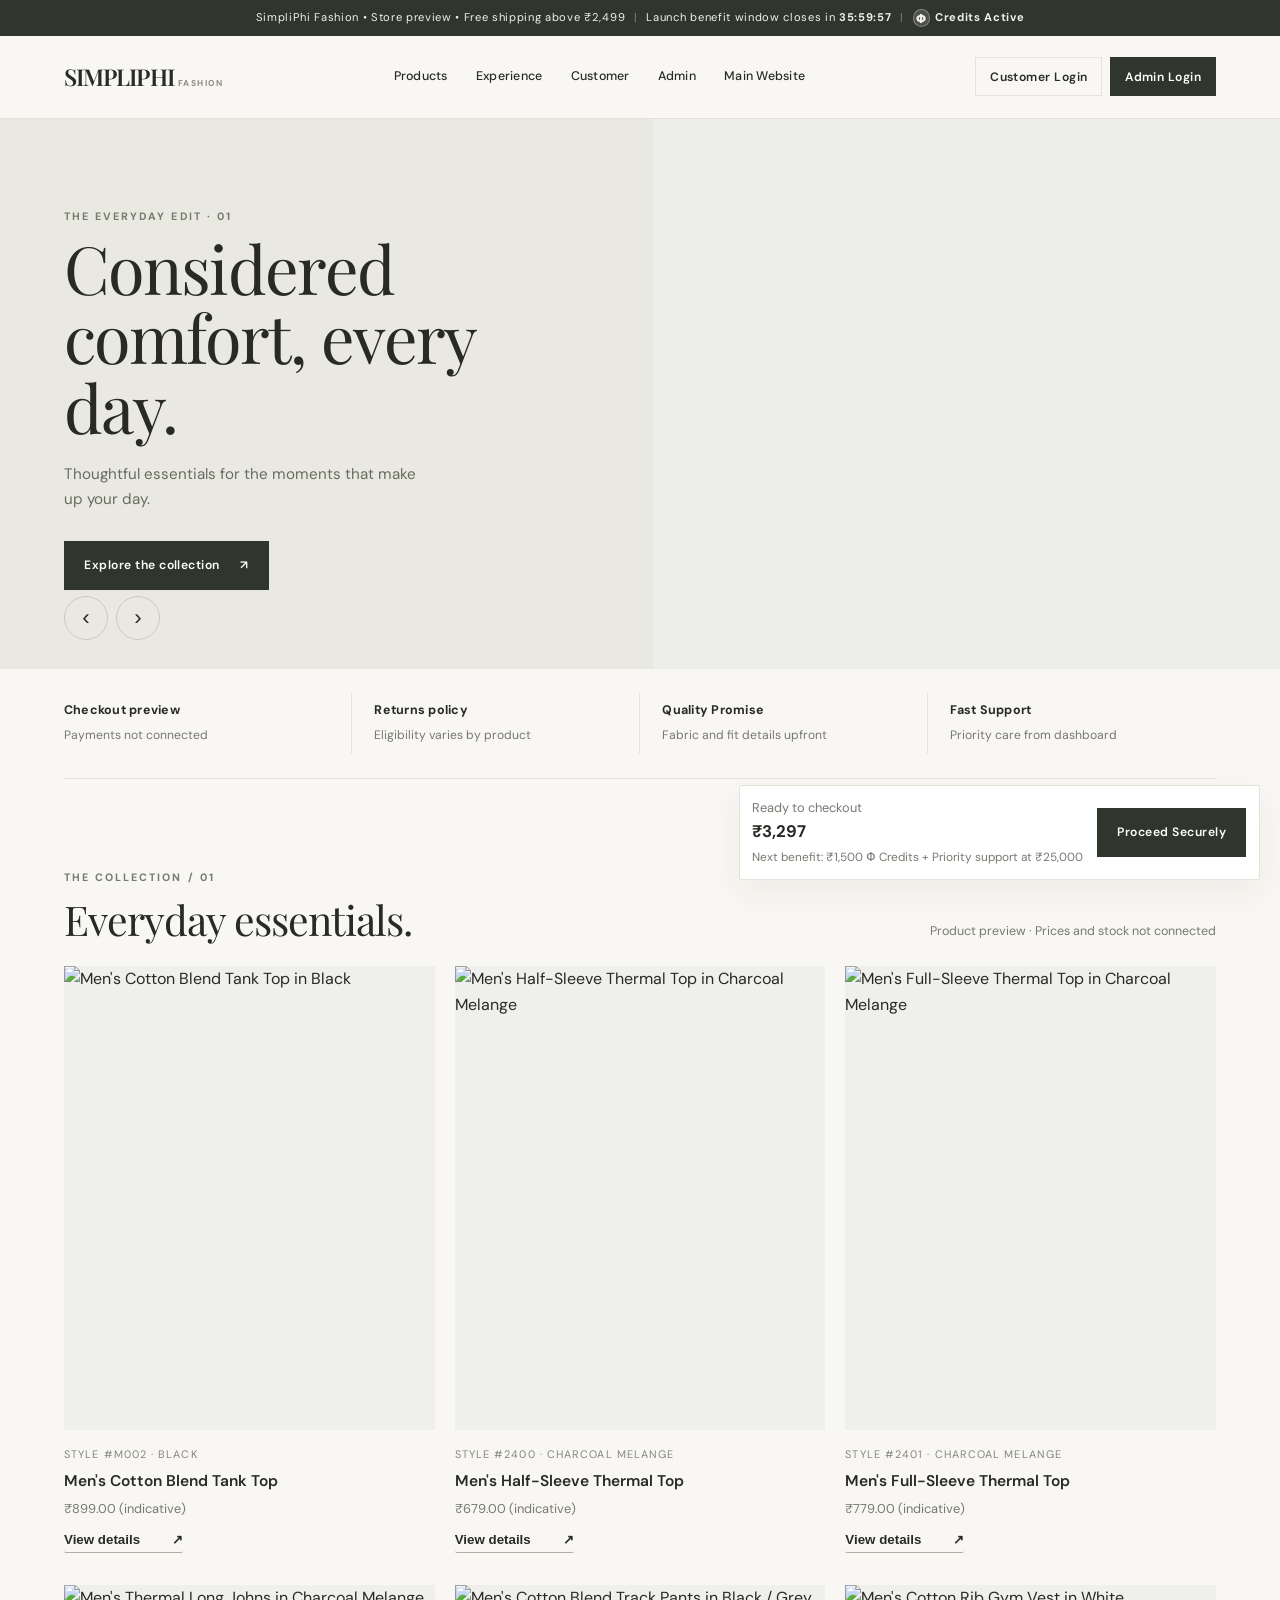
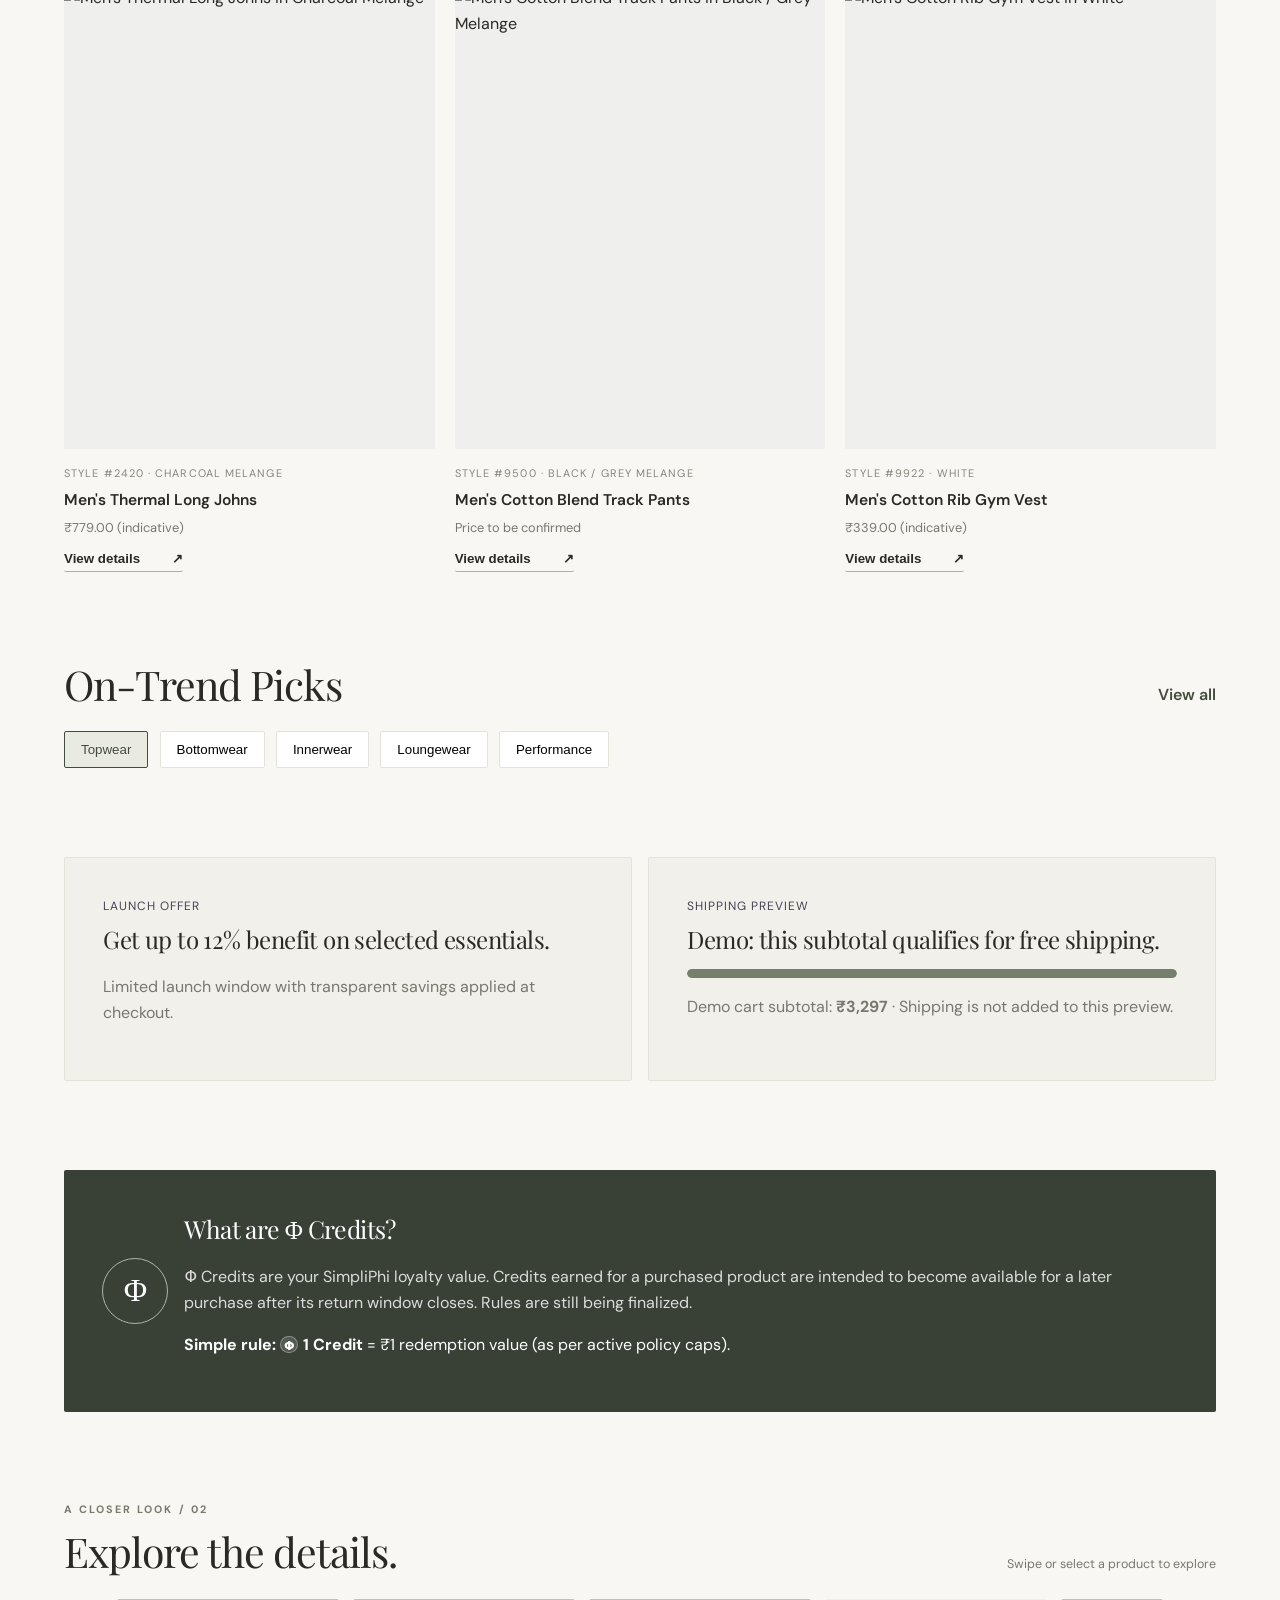
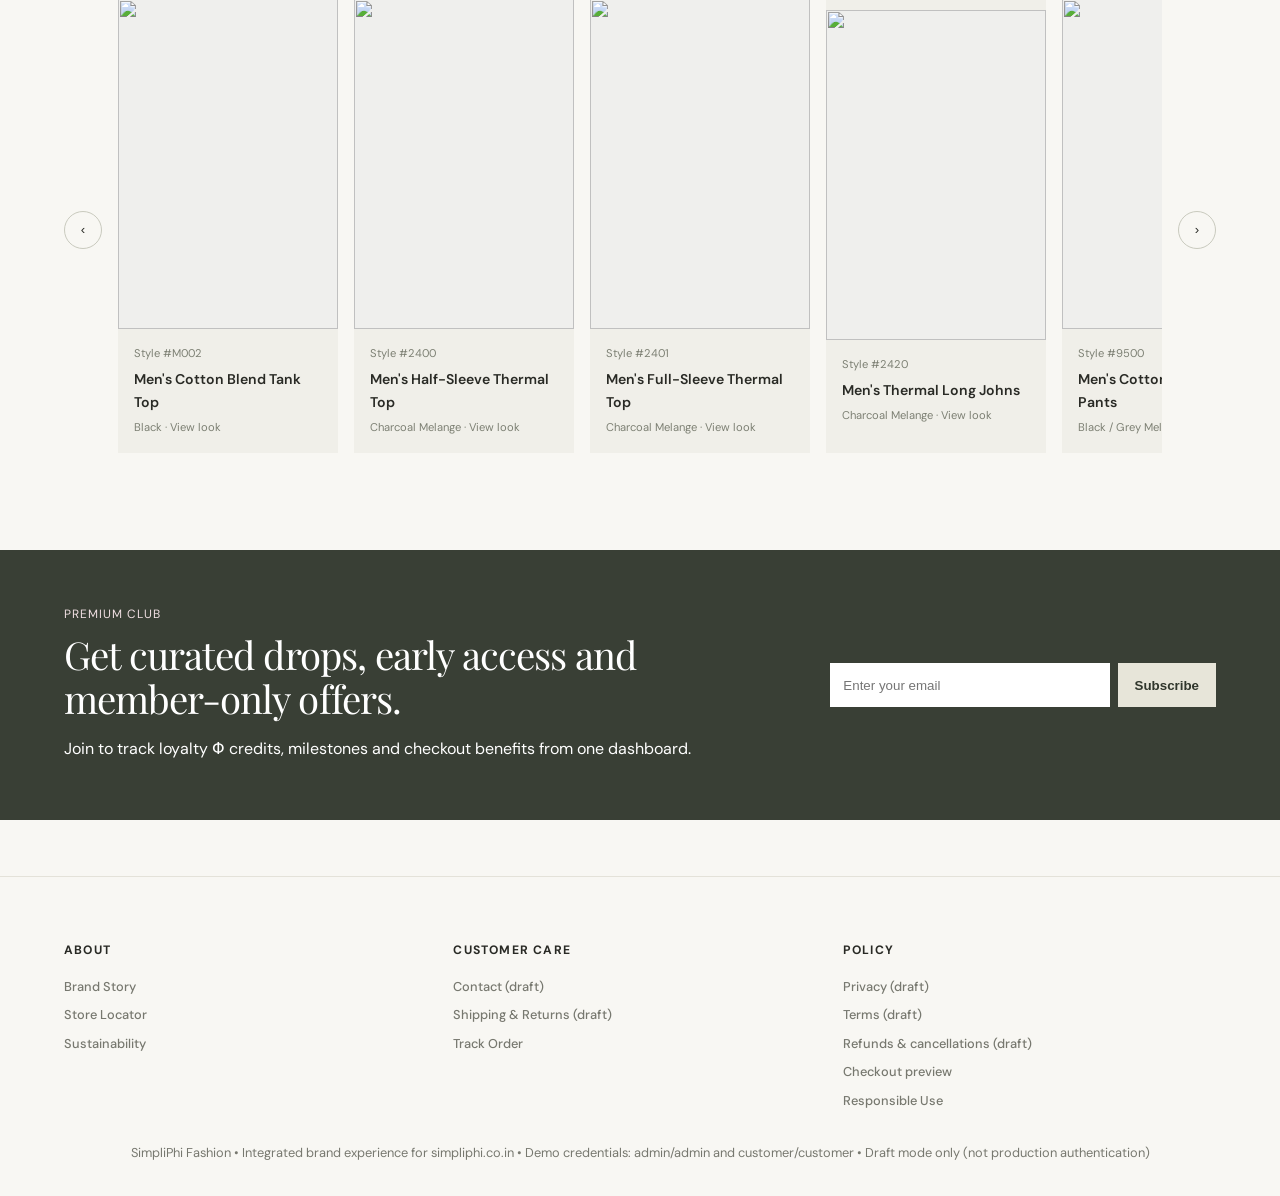
==== commit bbaddd17: "Add files via upload" ====
--- a/index.html
+++ b/index.html
@@ -6,13 +6,13 @@
     <title>SimpliPhi Fashion</title>
     <link rel="preconnect" href="https://fonts.googleapis.com" />
     <link rel="preconnect" href="https://fonts.gstatic.com" crossorigin />
-    <link href="https://fonts.googleapis.com/css2?family=Inter:wght@400;500;600;700;800&family=Space+Grotesk:wght@500;600;700&display=swap" rel="stylesheet" />
-    <link rel="stylesheet" href="styles.css" />
+    <link href="https://fonts.googleapis.com/css2?family=DM+Sans:wght@400;500;600;700&family=Playfair+Display:wght@400;500;600;700&display=swap" rel="stylesheet" />
+    <link rel="stylesheet" href="styles.css?v=20261125-elegant" />
   </head>
   <body>
     <header class="site-header">
       <div class="top-strip">
-        <span>SimpliPhi Fashion • Premium launch preview • Free shipping above ₹799</span>
+        <span>SimpliPhi Fashion • Store preview • Free shipping above ₹2,499</span>
         <span class="strip-divider">|</span>
         <span>Launch benefit window closes in <strong id="launchTimer">--:--:--</strong></span>
         <span class="strip-divider">|</span>
@@ -40,20 +40,20 @@
 
     <main>
       <section class="hero">
-        <div class="hero-slide active" style="--bg:url('https://images.unsplash.com/photo-1483985988355-763728e1935b?q=80&w=1800&auto=format&fit=crop');">
+        <div class="hero-slide active" style="--bg:url('assets/products/2400/charcoal-melange/hd/image-01.jpg');">
           <div class="hero-content container">
-            <p class="eyebrow">Autumn Collection 2026</p>
-            <h1>Premium essentials, designed for everyday performance.</h1>
-            <p>Refined silhouettes, breathable fabrics and modern comfort in every layer.</p>
-            <a class="btn" href="#products">Shop Collection</a>
-          </div>
-        </div>
-        <div class="hero-slide" style="--bg:url('https://images.unsplash.com/photo-1515886657613-9f3515b0c78f?q=80&w=1800&auto=format&fit=crop');">
+            <p class="eyebrow">The everyday edit · 01</p>
+            <h1>Considered comfort, every day.</h1>
+            <p>Thoughtful essentials for the moments that make up your day.</p>
+            <a class="btn" href="#products">Explore the collection <span aria-hidden="true">↗</span></a>
+          </div>
+        </div>
+        <div class="hero-slide" style="--bg:url('assets/products/2420/charcoal-melange/hd/image-01.jpg');">
           <div class="hero-content container">
-            <p class="eyebrow">Best of Season</p>
-            <h1>Built for movement. Styled for now.</h1>
-            <p>Explore topwear, loungewear and performance essentials with premium finish.</p>
-            <a class="btn" href="#products">Explore Now</a>
+            <p class="eyebrow">The everyday edit · 02</p>
+            <h1>Made for the way you move.</h1>
+            <p>Discover easy layers and everyday pieces chosen for comfort.</p>
+            <a class="btn" href="#products">Discover the edit <span aria-hidden="true">↗</span></a>
           </div>
         </div>
         <div class="hero-controls">
@@ -64,12 +64,12 @@
 
       <section id="experience" class="container stats-strip">
         <article>
-          <strong>Secure Checkout</strong>
-          <span>Encrypted payment processing</span>
+          <strong>Checkout preview</strong>
+          <span>Payments not connected</span>
         </article>
         <article>
-          <strong>Easy Returns</strong>
-          <span>Clear approval workflow</span>
+          <strong>Returns policy</strong>
+          <span>Eligibility varies by product</span>
         </article>
         <article>
           <strong>Quality Promise</strong>
@@ -79,6 +79,17 @@
           <strong>Fast Support</strong>
           <span>Priority care from dashboard</span>
         </article>
+      </section>
+
+      <section id="products" class="container section product-section">
+        <div class="section-head">
+          <div>
+            <p class="section-kicker">The collection / 01</p>
+            <h2>Everyday essentials.</h2>
+          </div>
+          <p class="muted">Product preview · Prices and stock not connected</p>
+        </div>
+        <div id="collectedCards" class="products-grid"></div>
       </section>
 
       <section class="container section">
@@ -102,12 +113,12 @@
           <p class="muted">Limited launch window with transparent savings applied at checkout.</p>
         </article>
         <article class="offer-card">
-          <p class="eyebrow dark">Smart Checkout Prompt</p>
-          <h3 id="shippingStatus">Add ₹799 to unlock free shipping.</h3>
+          <p class="eyebrow dark">Shipping preview</p>
+          <h3 id="shippingStatus">Free shipping above ₹2,499; otherwise ₹129 per order.</h3>
           <div class="progress-wrap" aria-label="Free shipping progress">
             <div id="shippingProgress" class="progress-bar"></div>
           </div>
-          <p class="muted">Cart subtotal: <strong id="cartSubtotal">₹0</strong></p>
+          <p class="muted">Demo cart subtotal: <strong id="cartSubtotal">₹0</strong> · Shipping is not added to this preview.</p>
         </article>
       </section>
 
@@ -116,84 +127,23 @@
           <div class="phi-badge-large">Φ</div>
           <div>
             <h3>What are Φ Credits?</h3>
-            <p class="muted">Φ Credits are your SimpliPhi loyalty value. Earn through purchases and referrals, then redeem at checkout.</p>
+            <p class="muted">Φ Credits are your SimpliPhi loyalty value. Credits earned for a purchased product are intended to become available for a later purchase after its return window closes. Rules are still being finalized.</p>
             <p><strong>Simple rule:</strong> <span class="phi-inline"><span class="phi-mark">Φ</span>1 Credit</span> = ₹1 redemption value (as per active policy caps).</p>
           </div>
         </article>
       </section>
 
-      <section id="products" class="container section products-grid">
-        <article class="product-card" data-product-id="classic-crew-tee">
-          <img src="https://images.unsplash.com/photo-1588117260148-b47818741c74?q=80&w=1000&auto=format&fit=crop" alt="Classic tee" />
-          <h3>Classic Crew Tee</h3>
-          <p>₹899</p>
-          <div class="product-actions">
-            <button class="small-btn add-cart" data-name="Classic Crew Tee" data-price="899">Add to Cart</button>
-            <button class="small-btn add-wishlist" data-name="Classic Crew Tee" data-price="899">Wishlist</button>
-            <button class="small-btn save-later" data-name="Classic Crew Tee" data-price="899">Save for later</button>
-          </div>
-        </article>
-        <article class="product-card" data-product-id="flex-track-pants">
-          <img src="https://images.unsplash.com/photo-1519238263530-99bdd11df2ea?q=80&w=1000&auto=format&fit=crop" alt="Track pants" />
-          <h3>Flex Track Pants</h3>
-          <p>₹1,299</p>
-          <div class="product-actions">
-            <button class="small-btn add-cart" data-name="Flex Track Pants" data-price="1299">Add to Cart</button>
-            <button class="small-btn add-wishlist" data-name="Flex Track Pants" data-price="1299">Wishlist</button>
-            <button class="small-btn save-later" data-name="Flex Track Pants" data-price="1299">Save for later</button>
-          </div>
-        </article>
-        <article class="product-card" data-product-id="active-support-bra">
-          <img src="https://images.unsplash.com/photo-1599059813005-11265ba4b4ce?q=80&w=1000&auto=format&fit=crop" alt="Sports bra" />
-          <h3>Active Support Bra</h3>
-          <p>₹1,099</p>
-          <div class="product-actions">
-            <button class="small-btn add-cart" data-name="Active Support Bra" data-price="1099">Add to Cart</button>
-            <button class="small-btn add-wishlist" data-name="Active Support Bra" data-price="1099">Wishlist</button>
-            <button class="small-btn save-later" data-name="Active Support Bra" data-price="1099">Save for later</button>
-          </div>
-        </article>
-        <article class="product-card" data-product-id="ultrasoft-boxers-pack">
-          <img src="https://images.unsplash.com/photo-1618677366787-9727aacca7ea?q=80&w=1000&auto=format&fit=crop" alt="Boxers" />
-          <h3>UltraSoft Boxers (2-Pack)</h3>
-          <p>₹1,499</p>
-          <div class="product-actions">
-            <button class="small-btn add-cart" data-name="UltraSoft Boxers (2-Pack)" data-price="1499">Add to Cart</button>
-            <button class="small-btn add-wishlist" data-name="UltraSoft Boxers (2-Pack)" data-price="1499">Wishlist</button>
-            <button class="small-btn save-later" data-name="UltraSoft Boxers (2-Pack)" data-price="1499">Save for later</button>
-          </div>
-        </article>
-      </section>
-
-      <section class="container section">
+      <section class="container section looks-section">
         <div class="section-head">
-          <h2>Rolling Look Viewer</h2>
-          <a href="#">Swipe / Click to Expand</a>
+          <div>
+            <p class="section-kicker">A closer look / 02</p>
+            <h2>Explore the details.</h2>
+          </div>
+          <p class="muted">Swipe or select a product to explore</p>
         </div>
         <div class="rolling-viewer" id="rollingViewer">
           <button class="roll-nav" id="rollPrev" aria-label="Scroll left">‹</button>
-          <div class="roll-track" id="rollTrack">
-            <article class="roll-item" data-image="https://images.unsplash.com/photo-1588117260148-b47818741c74?q=80&w=1500&auto=format&fit=crop" data-title="Classic Crew Tee">
-              <img src="https://images.unsplash.com/photo-1588117260148-b47818741c74?q=80&w=700&auto=format&fit=crop" alt="Classic Crew Tee" />
-              <p>Classic Crew Tee</p>
-            </article>
-            <article class="roll-item" data-image="https://images.unsplash.com/photo-1519238263530-99bdd11df2ea?q=80&w=1500&auto=format&fit=crop" data-title="Flex Track Pants">
-              <img src="https://images.unsplash.com/photo-1519238263530-99bdd11df2ea?q=80&w=700&auto=format&fit=crop" alt="Flex Track Pants" />
-              <p>Flex Track Pants</p>
-            </article>
-            <article class="roll-item" data-image="https://images.unsplash.com/photo-1599059813005-11265ba4b4ce?q=80&w=1500&auto=format&fit=crop" data-title="Active Support Bra">
-              <img src="https://images.unsplash.com/photo-1599059813005-11265ba4b4ce?q=80&w=700&auto=format&fit=crop" alt="Active Support Bra" />
-              <p>Active Support Bra</p>
-            </article>
-            <article class="roll-item" data-image="https://images.unsplash.com/photo-1618677366787-9727aacca7ea?q=80&w=1500&auto=format&fit=crop" data-title="UltraSoft Boxers">
-              <img src="https://images.unsplash.com/photo-1618677366787-9727aacca7ea?q=80&w=700&auto=format&fit=crop" alt="UltraSoft Boxers" />
-              <p>UltraSoft Boxers</p>
-            </article>
-            <article class="roll-item" data-image="https://images.unsplash.com/photo-1515886657613-9f3515b0c78f?q=80&w=1500&auto=format&fit=crop" data-title="Urban Athleisure Set">
-              <img src="https://images.unsplash.com/photo-1515886657613-9f3515b0c78f?q=80&w=700&auto=format&fit=crop" alt="Urban Athleisure Set" />
-              <p>Urban Athleisure Set</p>
-            </article>
-          </div>
+          <div class="roll-track" id="rollTrack"></div>
           <button class="roll-nav" id="rollNext" aria-label="Scroll right">›</button>
         </div>
       </section>
@@ -479,14 +429,16 @@
         </div>
         <div>
           <h4>Customer Care</h4>
-          <a href="#">FAQs</a>
-          <a href="#">Shipping & Returns</a>
+          <a href="store-information.html#contact">Contact (draft)</a>
+          <a href="store-information.html#shipping">Shipping & Returns (draft)</a>
           <a href="#">Track Order</a>
         </div>
         <div>
           <h4>Policy</h4>
-          <a href="#">Privacy</a>
-          <a href="#">Terms</a>
+          <a href="store-information.html#privacy">Privacy (draft)</a>
+          <a href="store-information.html#terms">Terms (draft)</a>
+          <a href="store-information.html#returns">Refunds & cancellations (draft)</a>
+          <a href="store-information.html#checkout-preview">Checkout preview</a>
           <a href="#">Responsible Use</a>
         </div>
       </div>
@@ -523,7 +475,7 @@
     </div>
 
     <div id="viewerModal" class="modal hidden" aria-hidden="true">
-      <div class="viewer-card">
+      <div class="viewer-card" role="dialog" aria-modal="true" aria-labelledby="viewerTitle">
         <button id="viewerClose" class="viewer-close" aria-label="Close">×</button>
         <img id="viewerImage" src="" alt="Expanded product view" />
         <div class="viewer-caption">
@@ -531,6 +483,7 @@
           <div class="viewer-actions">
             <button id="viewerPrev" class="small-btn" aria-label="Previous image">Previous</button>
             <button id="viewerNext" class="small-btn" aria-label="Next image">Next</button>
+            <button id="viewerProduct" class="small-btn" type="button">View product</button>
           </div>
         </div>
       </div>
@@ -547,9 +500,16 @@
           <section>
             <span id="productThemeTag" class="product-theme-pill">Dynamic product theme</span>
             <h3 id="productTitle"></h3>
+            <p id="productBrand" class="product-brand" hidden></p>
             <p id="productPrice" class="product-price"></p>
             <p id="productDescription" class="muted"></p>
             <ul id="productMeta" class="product-meta"></ul>
+            <p id="productNote" class="muted" hidden></p>
+
+            <div id="productColorBlock" class="product-block" hidden>
+              <h4>Colour: <span id="productColorName"></span></h4>
+              <div id="productColors" class="product-colors"></div>
+            </div>
 
             <div class="product-block">
               <h4>Size Options</h4>
@@ -572,12 +532,14 @@
                 <button id="productAddWishlist" class="small-btn" type="button">Add to Wishlist</button>
                 <button id="productSaveLater" class="small-btn" type="button">Save for Later</button>
               </div>
+              <p id="productPreviewNotice" class="muted" hidden>Preview only. Ordering and saved lists are not connected for these products.</p>
             </div>
           </section>
         </div>
       </div>
     </div>
 
-    <script src="script.js"></script>
+    <script src="collected-products.js?v=20261125-hd"></script>
+    <script src="script.js?v=20261125-shipping"></script>
   </body>
 </html>
--- a/styles.css
+++ b/styles.css
@@ -392,7 +392,7 @@
 
 .rolling-viewer {
   display: grid;
-  grid-template-columns: auto 1fr auto;
+  grid-template-columns: auto minmax(0, 1fr) auto;
   align-items: center;
   gap: 0.6rem;
 }
@@ -400,7 +400,7 @@
 .roll-track {
   display: grid;
   grid-auto-flow: column;
-  grid-auto-columns: minmax(220px, 1fr);
+  grid-auto-columns: minmax(220px, 260px);
   gap: 0.8rem;
   overflow-x: auto;
   scroll-snap-type: x mandatory;
@@ -420,6 +420,10 @@
   background: linear-gradient(180deg, #ffffff 0%, #f6f4ff 100%);
   border: 1px solid var(--line);
   border-radius: 0.9rem;
+  padding: 0;
+  color: var(--text);
+  font: inherit;
+  text-align: left;
   overflow: hidden;
   cursor: pointer;
   scroll-snap-align: start;
@@ -429,14 +433,30 @@
 .roll-item img {
   width: 100%;
   height: 300px;
-  object-fit: cover;
+  object-fit: contain;
   display: block;
-}
-
-.roll-item p {
-  margin: 0;
-  padding: 0.7rem;
+  background: #fff;
+}
+
+.roll-item-info {
+  display: grid;
+  gap: 0.35rem;
+  padding: 0.9rem;
+}
+
+.roll-item-style,
+.roll-item-color {
+  color: #62677a;
+  font-size: 0.82rem;
+}
+
+.roll-item-name {
   font-weight: 600;
+}
+
+.roll-item:focus-visible {
+  outline: 3px solid var(--accent);
+  outline-offset: -3px;
 }
 
 .roll-nav {
@@ -988,6 +1008,7 @@
 
 .viewer-actions {
   display: flex;
+  flex-wrap: wrap;
   gap: 0.5rem;
 }
 
@@ -1028,7 +1049,7 @@
 .product-main-image {
   width: 100%;
   max-height: 62vh;
-  object-fit: cover;
+  object-fit: contain;
   border: 1px solid color-mix(in srgb, var(--product-accent) 20%, #dbe4ff);
   border-radius: 0.8rem;
 }
@@ -1065,6 +1086,70 @@
   font-weight: 800;
   margin: 0.2rem 0;
   color: var(--product-accent);
+}
+
+.product-modal-card h3 {
+  font-family: "Space Grotesk", sans-serif;
+  font-size: clamp(1.45rem, 2.5vw, 2rem);
+  letter-spacing: -0.025em;
+  line-height: 1.2;
+  margin: 0.3rem 0;
+}
+
+.product-brand {
+  margin: 0.4rem 0;
+  font-weight: 700;
+}
+
+#productDescription, .product-meta {
+  font-size: 0.96rem;
+  line-height: 1.6;
+}
+
+.product-colors {
+  display: flex;
+  flex-wrap: wrap;
+  gap: 0.5rem;
+}
+
+.product-color {
+  width: 96px;
+  padding: 0.25rem;
+  border: 1px solid var(--line);
+  border-radius: 0.55rem;
+  background: #fff;
+  cursor: pointer;
+  font: inherit;
+}
+
+.product-color img {
+  width: 100%;
+  aspect-ratio: 3 / 4;
+  object-fit: cover;
+  border-radius: 0.35rem;
+}
+
+.product-color span {
+  display: block;
+  padding: 0.25rem 0;
+  font-size: 0.75rem;
+}
+
+.product-color.active {
+  border-color: var(--product-accent);
+  box-shadow: 0 0 0 2px var(--product-accent-soft);
+}
+
+.product-modal-card button:focus-visible,
+.product-card button:focus-visible {
+  outline: 3px solid var(--product-accent, #7c3aed);
+  outline-offset: 2px;
+}
+
+.product-modal-actions button:disabled,
+.qty-row button:disabled {
+  opacity: 0.5;
+  cursor: not-allowed;
 }
 
 .product-theme-pill {
@@ -1421,3 +1506,660 @@
     grid-template-columns: 1fr;
   }
 }
+
+/* Original storefront: minimal, editorial styling. */
+:root {
+  --bg: #f8f7f3;
+  --text: #292a25;
+  --muted: #77786f;
+  --accent: #444c3d;
+  --accent-dark: #2e352a;
+  --line: #e4e2d9;
+  --shadow: 0 12px 32px rgba(48, 47, 39, 0.06);
+}
+
+body {
+  font-family: 'DM Sans', system-ui, sans-serif;
+  background: var(--bg);
+  line-height: 1.6;
+}
+
+h1, h2, h3, h4 {
+  font-family: 'Playfair Display', Georgia, serif;
+  letter-spacing: -0.025em;
+}
+
+.container {
+  width: min(1320px, 90vw);
+}
+
+.top-strip {
+  background: #30362c;
+  color: #f2f1e9;
+  font-size: 0.7rem;
+  letter-spacing: 0.06em;
+  padding: 0.55rem 1rem;
+}
+
+.site-header {
+  background: rgba(248, 247, 243, 0.96);
+  backdrop-filter: blur(12px);
+}
+
+.nav-wrap {
+  min-height: 82px;
+}
+
+.logo {
+  font-family: 'Playfair Display', Georgia, serif;
+  font-size: 1.45rem;
+  font-weight: 600;
+  letter-spacing: -0.04em;
+}
+
+.logo span {
+  margin-left: 0.25rem;
+  color: #8b8b7b;
+  font-family: 'DM Sans', system-ui, sans-serif;
+  font-size: 0.53rem;
+  font-weight: 700;
+  letter-spacing: 0.18em;
+}
+
+.main-nav {
+  gap: clamp(1rem, 2.2vw, 2rem);
+}
+
+.main-nav a {
+  font-size: 0.78rem;
+  letter-spacing: 0.02em;
+}
+
+.main-nav a::after {
+  height: 1px;
+}
+
+.btn {
+  background: #30362c;
+  border: 1px solid #30362c;
+  border-radius: 0;
+  box-shadow: none;
+  color: #fff;
+  font-family: 'DM Sans', system-ui, sans-serif;
+  font-size: 0.76rem;
+  letter-spacing: 0.04em;
+  padding: 0.85rem 1.2rem;
+  transition: background 0.2s ease, color 0.2s ease;
+}
+
+.btn:hover {
+  background: #505848;
+  border-color: #505848;
+}
+
+.btn.ghost {
+  color: var(--text);
+  background: transparent;
+}
+
+.actions .btn {
+  margin-top: 0;
+  padding: 0.65rem 0.85rem;
+}
+
+.hero {
+  height: clamp(510px, 43vw, 650px);
+  background: #eae9e1;
+}
+
+.hero-slide {
+  background: #eae9e1;
+  visibility: hidden;
+  pointer-events: none;
+}
+
+.hero-slide.active {
+  visibility: visible;
+  pointer-events: auto;
+}
+
+.hero-slide::before {
+  inset: 0 0 0 51%;
+  background-color: #ededeb;
+  background-size: cover;
+  background-position: center top;
+  z-index: 0;
+}
+
+.hero-content {
+  position: relative;
+  height: 100%;
+  display: flex;
+  flex-direction: column;
+  align-items: flex-start;
+  justify-content: center;
+  padding-top: 0;
+  color: var(--text);
+}
+
+.hero .eyebrow, .section-kicker {
+  color: #767b6c;
+  text-transform: uppercase;
+  font-size: 0.67rem;
+  font-weight: 700;
+  letter-spacing: 0.19em;
+}
+
+.hero h1 {
+  max-width: min(43%, 560px);
+  font-size: clamp(3rem, 5.2vw, 5.6rem);
+  font-weight: 400;
+  line-height: 1.04;
+}
+
+.hero-content > p:not(.eyebrow) {
+  max-width: 360px;
+  margin: 1.35rem 0 0.4rem;
+  color: #686b60;
+  font-size: 0.95rem;
+}
+
+.hero .btn {
+  margin-top: 1.5rem;
+  min-width: 205px;
+  display: inline-flex;
+  align-items: center;
+  justify-content: space-between;
+  gap: 1rem;
+}
+
+.hero-controls {
+  left: 5vw;
+  right: auto;
+  bottom: 1.8rem;
+}
+
+.hero-controls button, .roll-nav {
+  border: 1px solid #c9cabe;
+  background: transparent;
+  color: var(--text);
+}
+
+.hero-controls button:hover, .roll-nav:hover {
+  background: #30362c;
+  color: #fff;
+  border-color: #30362c;
+}
+
+.stats-strip {
+  margin-top: 0;
+  padding: 1.5rem 0;
+  gap: 0;
+  border-bottom: 1px solid var(--line);
+}
+
+.stats-strip article {
+  padding: 0.5rem 1.4rem;
+  background: transparent;
+  border: 0;
+  border-right: 1px solid var(--line);
+  border-radius: 0;
+  box-shadow: none;
+}
+
+.stats-strip article:first-child {
+  padding-left: 0;
+}
+
+.stats-strip article:last-child {
+  border-right: 0;
+}
+
+.stats-strip strong {
+  font-size: 0.78rem;
+  letter-spacing: 0.02em;
+}
+
+.stats-strip span {
+  font-size: 0.76rem;
+}
+
+.section {
+  margin-top: clamp(3.5rem, 7vw, 6.5rem);
+  margin-bottom: clamp(3.5rem, 7vw, 6.5rem);
+}
+
+.section-head {
+  align-items: end;
+  gap: 1rem;
+  margin-bottom: 1.5rem;
+}
+
+.section-head h2 {
+  margin: 0;
+  font-size: clamp(2rem, 3.2vw, 3.3rem);
+  font-weight: 400;
+  line-height: 1.12;
+}
+
+.section-head > p {
+  font-size: 0.78rem;
+  margin: 0;
+}
+
+.section-kicker {
+  margin: 0 0 0.65rem;
+}
+
+.products-grid {
+  grid-template-columns: repeat(3, minmax(0, 1fr));
+  gap: 2rem 1.25rem;
+}
+
+.product-card {
+  background: transparent;
+  border: 0;
+  border-radius: 0;
+  box-shadow: none;
+}
+
+.product-card:hover {
+  transform: none;
+  box-shadow: none;
+}
+
+.product-card img {
+  display: block;
+  aspect-ratio: 4 / 5;
+  object-fit: contain;
+  background: #efefed;
+}
+
+.product-card h3 {
+  margin: 0.35rem 0;
+  font-family: 'DM Sans', system-ui, sans-serif;
+  font-size: 0.97rem;
+  font-weight: 600;
+  letter-spacing: 0;
+}
+
+.product-card p {
+  margin: 0;
+}
+
+.product-card .product-card-style {
+  margin-top: 1rem;
+  color: #85877c;
+  font-size: 0.68rem;
+  letter-spacing: 0.1em;
+  text-transform: uppercase;
+}
+
+.product-card .product-card-price {
+  color: var(--muted);
+  font-size: 0.8rem;
+}
+
+.product-actions {
+  padding: 0.8rem 0 0;
+}
+
+.product-actions .view-collected {
+  flex: none;
+  display: inline-flex;
+  align-items: center;
+  justify-content: space-between;
+  gap: 2rem;
+  height: auto;
+  padding: 0 0 0.3rem;
+  border: 0;
+  border-bottom: 1px solid #aeb1a2;
+  background: transparent;
+  color: var(--text);
+}
+
+.chip, .small-btn, .admin-tab {
+  border-radius: 2px;
+}
+
+.small-btn {
+  color: var(--text);
+}
+
+.chip.active, .admin-tab.active {
+  background: #e9ebe3;
+}
+
+.offer-card, .panel, .card, .account-hero, .kpi-grid article {
+  background: #f1f0ea;
+  border: 1px solid var(--line);
+  border-radius: 2px;
+  box-shadow: none;
+}
+
+.offer-card {
+  padding: clamp(1.5rem, 3vw, 2.5rem);
+}
+
+.offer-card h3 {
+  font-size: 1.5rem;
+  font-weight: 400;
+}
+
+.phi-credit-card {
+  padding: clamp(1.5rem, 3vw, 2.5rem);
+  background: #394137;
+  border: 0;
+  border-radius: 2px;
+}
+
+.phi-credit-card h3 {
+  font-size: 1.55rem;
+  font-weight: 400;
+  margin: 0;
+}
+
+.phi-badge-large {
+  background: transparent;
+  border: 1px solid #adb5a4;
+  box-shadow: none;
+  font-family: Georgia, serif;
+  font-weight: 400;
+}
+
+.progress-bar, .milestone-progress > span, .bar-fill {
+  background: #75806c;
+}
+
+.rolling-viewer {
+  gap: 1rem;
+}
+
+.roll-track {
+  grid-auto-columns: minmax(220px, 280px);
+  gap: 1rem;
+}
+
+.roll-item {
+  background: #f0efe9;
+  border: 0;
+  border-radius: 0;
+  box-shadow: none;
+}
+
+.roll-item img {
+  height: 330px;
+  background: #efefed;
+}
+
+.roll-item-info {
+  padding: 1rem;
+}
+
+.roll-item-style, .roll-item-color {
+  color: #7d8074;
+  font-size: 0.7rem;
+}
+
+.roll-item-name {
+  font-size: 0.88rem;
+}
+
+.promo {
+  background: #393f35;
+  margin-top: 5rem;
+}
+
+.promo-inner {
+  min-height: 270px;
+  gap: 2rem;
+}
+
+.promo h2 {
+  max-width: 580px;
+  font-size: clamp(2rem, 3vw, 3rem);
+  font-weight: 400;
+  line-height: 1.15;
+  margin: 0.4rem 0;
+}
+
+.newsletter input, .newsletter button {
+  border-radius: 0;
+}
+
+.newsletter button {
+  background: #e7e5d9;
+  color: #30362c;
+}
+
+.site-footer {
+  background: #f8f7f3;
+  padding-top: 4rem;
+}
+
+.footer-grid h4 {
+  font-family: 'DM Sans', system-ui, sans-serif;
+  font-size: 0.76rem;
+  letter-spacing: 0.1em;
+  text-transform: uppercase;
+}
+
+.footer-grid a, .copyright {
+  font-size: 0.8rem;
+}
+
+.modal {
+  background: rgba(27, 29, 24, 0.65);
+}
+
+.modal-card, .viewer-card, .product-modal-card, .floating-checkout {
+  border-radius: 2px;
+}
+
+.product-modal-card {
+  border-color: var(--line);
+  padding: clamp(1rem, 2.5vw, 2rem);
+}
+
+.product-modal-grid {
+  gap: clamp(1.5rem, 3vw, 3rem);
+}
+
+.product-modal-card h3 {
+  font-family: 'Playfair Display', Georgia, serif;
+  font-weight: 400;
+}
+
+.product-main-image, .product-thumbs button, .product-color,
+.product-color img, .size-options button, .product-theme-pill {
+  border-radius: 2px;
+}
+
+.viewer-card img {
+  background: #efefed;
+}
+
+@media (max-width: 900px) {
+  .actions {
+    flex-direction: row;
+  }
+
+  .stats-strip {
+    grid-template-columns: repeat(2, minmax(0, 1fr));
+  }
+
+  .stats-strip article {
+    padding: 0.7rem;
+  }
+
+  .stats-strip article:nth-child(2) {
+    border-right: 0;
+  }
+
+  .products-grid {
+    grid-template-columns: repeat(2, minmax(0, 1fr));
+  }
+}
+
+@media (max-width: 580px) {
+  .top-strip {
+    font-size: 0.63rem;
+  }
+
+  .nav-wrap {
+    min-height: 68px;
+  }
+
+  .logo {
+    font-size: 1.05rem;
+  }
+
+  .logo span {
+    font-size: 0.45rem;
+  }
+
+  .actions {
+    gap: 0.25rem;
+  }
+
+  .actions .btn {
+    font-size: 0.65rem;
+    padding: 0.5rem;
+  }
+
+  .hero {
+    height: 710px;
+  }
+
+  .hero-slide::before {
+    inset: 48% 0 0;
+    background-position: center top;
+  }
+
+  .hero-content {
+    height: 48%;
+    justify-content: center;
+  }
+
+  .hero h1 {
+    max-width: 100%;
+    font-size: clamp(2.6rem, 11vw, 3.5rem);
+  }
+
+  .hero-content > p:not(.eyebrow) {
+    margin-top: 0.7rem;
+    font-size: 0.85rem;
+  }
+
+  .hero .btn {
+    margin-top: 0.8rem;
+  }
+
+  .hero-controls {
+    left: auto;
+    right: 1rem;
+    bottom: 1rem;
+  }
+
+  .hero-controls button {
+    background: rgba(248, 247, 243, 0.9);
+  }
+
+  .section-head {
+    align-items: flex-start;
+    flex-direction: column;
+  }
+
+  .products-grid {
+    gap: 1.5rem 0.75rem;
+  }
+
+  .product-card h3 {
+    font-size: 0.84rem;
+  }
+
+  .product-card .product-card-style {
+    font-size: 0.6rem;
+  }
+
+  .roll-track {
+    grid-auto-columns: minmax(200px, 70%);
+  }
+
+  .roll-item img {
+    height: 280px;
+  }
+
+  .footer-grid {
+    grid-template-columns: repeat(2, minmax(0, 1fr));
+  }
+}
+
+.information-header {
+  display: flex;
+  justify-content: space-between;
+  align-items: center;
+  gap: 1rem;
+  width: min(1120px, 90vw);
+  margin: auto;
+  padding: 1.5rem 0;
+  border-bottom: 1px solid var(--line);
+}
+
+.information-header > a:last-child {
+  color: var(--text);
+  font-size: 0.85rem;
+}
+
+.information-page {
+  width: min(780px, 90vw);
+  margin: 4rem auto 7rem;
+}
+
+.information-page h1 {
+  font-size: clamp(2.5rem, 6vw, 4rem);
+  font-weight: 400;
+  line-height: 1.1;
+}
+
+.information-page section {
+  padding: 1.5rem 0;
+  border-bottom: 1px solid var(--line);
+}
+
+.information-page section h2 {
+  font-size: 1.6rem;
+  font-weight: 400;
+}
+
+.information-notice {
+  padding: 1rem;
+  border-left: 3px solid #75806c;
+  background: #e9ebe3;
+}
+
+.checkout-preview fieldset {
+  display: grid;
+  grid-template-columns: repeat(auto-fit, minmax(220px, 1fr));
+  gap: 1rem;
+  padding: 0;
+  border: 0;
+}
+
+.checkout-preview label {
+  font-size: 0.85rem;
+}
+
+.checkout-preview input {
+  display: block;
+  width: 100%;
+  height: 42px;
+  margin-top: 0.3rem;
+  border: 1px solid var(--line);
+  background: #eee;
+}
+
+.checkout-preview button {
+  opacity: 0.6;
+  cursor: not-allowed;
+}
